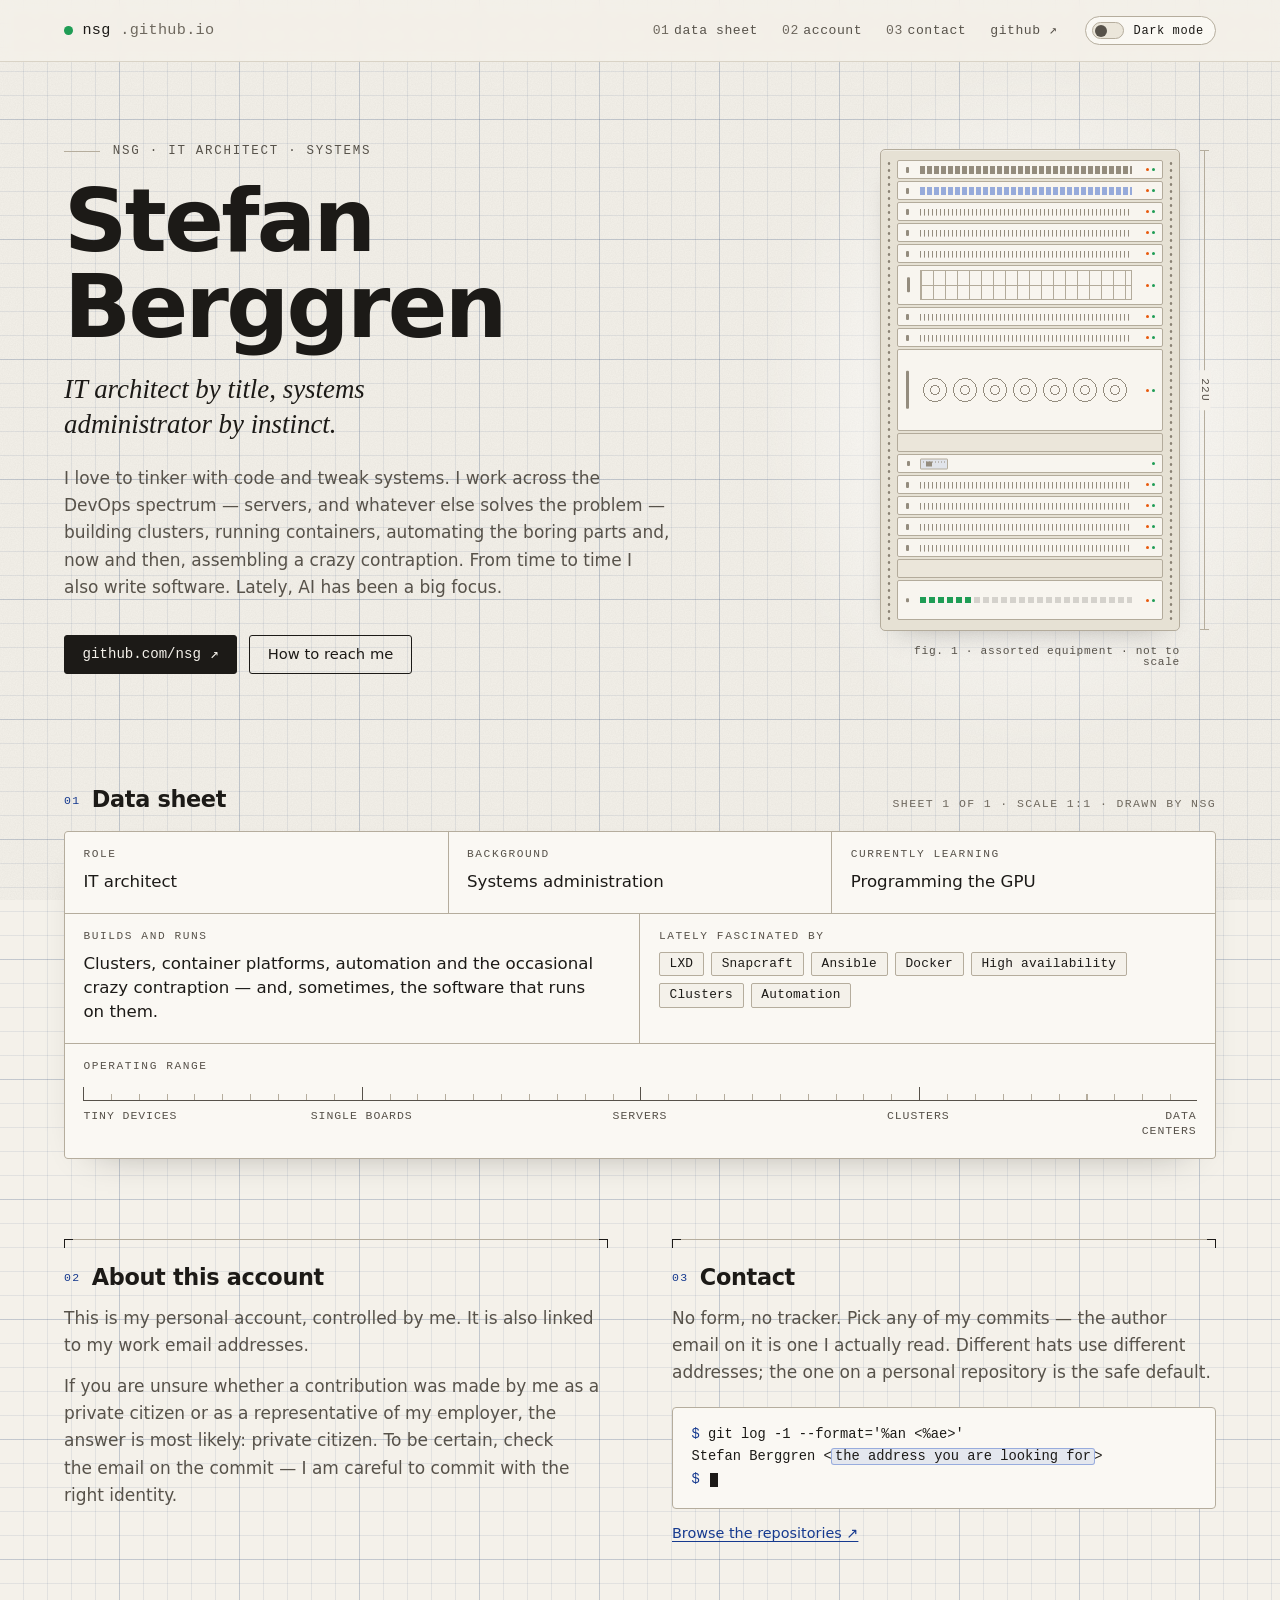
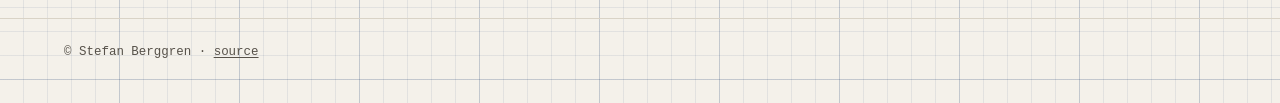
==== index.html @ e6c6df66 "Update title to IT architect and refresh copy - Rename product owner to IT architect across title, m" ====
<!doctype html>
<html lang="en">
<head>
  <meta charset="utf-8">
  <meta name="viewport" content="width=device-width, initial-scale=1">
  <title>Stefan Berggren (nsg) — IT architect, systems person</title>
  <meta name="description" content="IT architect with a systems administration background, working across the DevOps spectrum: clusters, containers, automation and the occasional crazy contraption. Lately, AI has been a big focus.">
  <meta name="author" content="Stefan Berggren">
  <meta name="color-scheme" content="light dark">
  <meta name="theme-color" media="(prefers-color-scheme: light)" content="#f4f1ea">
  <meta name="theme-color" media="(prefers-color-scheme: dark)" content="#0d1526">
  <link rel="canonical" href="https://nsg.github.io/">
  <link rel="icon" href="favicon.svg" type="image/svg+xml">
  <meta property="og:type" content="website">
  <meta property="og:url" content="https://nsg.github.io/">
  <meta property="og:title" content="Stefan Berggren (nsg)">
  <meta property="og:description" content="IT architect by title, systems administrator by instinct. Clusters, containers, automation and the occasional crazy contraption. Lately, AI has been a big focus.">
  <!-- Apply a remembered theme before first paint so there is no flash. -->
  <script>
    (function () {
      try {
        var t = localStorage.getItem("theme");
        if (t === "light" || t === "dark") document.documentElement.setAttribute("data-theme", t);
      } catch (e) {}
    })();
  </script>
  <link rel="stylesheet" href="style.css">
  <noscript><style>.switch { display: none; }</style></noscript>
</head>
<body id="top">
  <a class="skip" href="#main">Skip to content</a>

  <header class="top">
    <div class="wrap">
      <a class="brand" href="#top" aria-label="nsg.github.io, back to top">
        <i class="led-brand" aria-hidden="true"></i>nsg<span>.github.io</span>
      </a>
      <nav class="nav" aria-label="Primary">
        <a href="#sheet"><span class="num" aria-hidden="true">01</span>data sheet</a>
        <a href="#account"><span class="num" aria-hidden="true">02</span>account</a>
        <a href="#contact"><span class="num" aria-hidden="true">03</span>contact</a>
        <a href="https://github.com/nsg" rel="me">github ↗</a>
      </nav>
      <button class="switch" id="theme-switch" type="button" role="switch" aria-checked="false">
        <span class="switch__track" aria-hidden="true"><span class="switch__knob"></span></span>
        <span class="switch__label">Dark mode</span>
      </button>
    </div>
  </header>

  <main id="main">
    <section class="hero" aria-labelledby="name">
      <div class="wrap">
        <div>
          <p class="eyebrow">nsg · IT architect · systems</p>
          <h1 class="name" id="name">Stefan Berggren</h1>
          <p class="lede">IT architect by title, systems administrator by instinct.</p>
          <p class="intro">
            I love to tinker with code and tweak systems. I work across the DevOps spectrum —
            servers, and whatever else solves the problem — building clusters, running containers,
            automating the boring parts and, now and then, assembling a crazy contraption.
            From time to time I also write software. Lately, AI has been a big focus.
          </p>
          <p class="cta">
            <a class="btn btn--primary" href="https://github.com/nsg" rel="me">
              <span class="mono">github.com/nsg</span><span class="arrow" aria-hidden="true">↗</span>
            </a>
            <a class="btn btn--ghost" href="#contact">How to reach me</a>
          </p>
        </div>

        <figure class="rack" aria-hidden="true">
          <div class="rack__cab">
            <ol class="rack__units">
              <li class="u u--switch"><i></i></li>
              <li class="u u--patch"><i></i></li>
              <li class="u u--srv"><i></i></li>
              <li class="u u--srv"><i></i></li>
              <li class="u u--srv"><i></i></li>
              <li class="u u--stor u--2"><i></i></li>
              <li class="u u--srv"><i></i></li>
              <li class="u u--srv"><i></i></li>
              <li class="u u--gpu u--4"><i></i></li>
              <li class="u u--blank"></li>
              <li class="u u--tiny"><i></i></li>
              <li class="u u--srv"><i></i></li>
              <li class="u u--srv"><i></i></li>
              <li class="u u--srv"><i></i></li>
              <li class="u u--srv"><i></i></li>
              <li class="u u--blank"></li>
              <li class="u u--ups u--2"><i></i></li>
            </ol>
            <span class="rack__dim"><span>22U</span></span>
          </div>
          <figcaption>fig. 1 · assorted equipment · not to scale</figcaption>
        </figure>
      </div>
    </section>

    <section class="sheet" id="sheet" aria-labelledby="sheet-h">
      <div class="wrap">
        <div class="sheet__head">
          <h2 class="h2" id="sheet-h"><span class="num" aria-hidden="true">01</span>Data sheet</h2>
          <p class="meta">sheet 1 of 1 · scale 1:1 · drawn by nsg</p>
        </div>
        <dl class="tb">
          <div>
            <dt>Role</dt>
            <dd>IT architect</dd>
          </div>
          <div>
            <dt>Background</dt>
            <dd>Systems administration</dd>
          </div>
          <div>
            <dt>Currently learning</dt>
            <dd>Programming the GPU</dd>
          </div>
          <div class="w3">
            <dt>Builds and runs</dt>
            <dd>Clusters, container platforms, automation and the occasional crazy contraption — and, sometimes, the software that runs on them.</dd>
          </div>
          <div class="w3">
            <dt>Lately fascinated by</dt>
            <dd>
              <ul class="tags">
                <li>LXD</li>
                <li>Snapcraft</li>
                <li>Ansible</li>
                <li>Docker</li>
                <li>High availability</li>
                <li>Clusters</li>
                <li>Automation</li>
              </ul>
            </dd>
          </div>
          <div class="w6">
            <dt>Operating range</dt>
            <dd>
              <span class="visually-hidden">Everything from tiny devices, through single-board computers and servers, to clusters and data centers.</span>
              <div class="ruler" aria-hidden="true"></div>
              <ul class="ruler__labels" aria-hidden="true">
                <li>tiny devices</li>
                <li>single boards</li>
                <li>servers</li>
                <li>clusters</li>
                <li>data centers</li>
              </ul>
            </dd>
          </div>
        </dl>
      </div>
    </section>

    <div class="wrap duo">
      <section class="panel" id="account" aria-labelledby="account-h">
        <h2 class="h2" id="account-h"><span class="num" aria-hidden="true">02</span>About this account</h2>
        <p>This is my personal account, controlled by me. It is also linked to my work email addresses.</p>
        <p>If you are unsure whether a contribution was made by me as a private citizen or as a representative of my employer, the answer is most likely: private citizen. To be certain, check the email on the commit — I am careful to commit with the right identity.</p>
      </section>

      <section class="panel" id="contact" aria-labelledby="contact-h">
        <h2 class="h2" id="contact-h"><span class="num" aria-hidden="true">03</span>Contact</h2>
        <p>No form, no tracker. Pick any of my commits — the author email on it is one I actually read. Different hats use different addresses; the one on a personal repository is the safe default.</p>
        <pre class="term" aria-label="Example: reading the author email from a commit"><code><span class="p">$</span> git log -1 --format='%an &lt;%ae&gt;'
Stefan Berggren &lt;<mark>the address you are looking for</mark>&gt;
<span class="p">$</span> <span class="caret" aria-hidden="true"></span></code></pre>
        <a class="more" href="https://github.com/nsg?tab=repositories">Browse the repositories ↗</a>
      </section>
    </div>
  </main>

  <footer class="foot">
    <div class="wrap">
      <p>© Stefan Berggren · <a href="https://github.com/nsg/nsg.github.io">source</a></p>
    </div>
  </footer>

  <script src="theme.js" defer></script>
</body>
</html>
---- style.css ----
/* ==========================================================================
   nsg.github.io — hand-written stylesheet, no build step.

   Art direction: an engineering drawing.
     light  = drafting paper (warm off-white, graphite, ink-blue accents)
     dark   = blueprint       (deep navy, chalk lines, amber status lights)
   Motifs: a fine drafting grid, a title block for the facts, a rack elevation
   drawn entirely in CSS, monospace annotations, dimension lines.
   ========================================================================== */

/* --------------------------------------------------------------------------
   1. Tokens
   The dark palette appears twice on purpose: once for the explicit toggle
   ([data-theme="dark"]) and once as a no-JS fallback for the OS preference.
   Keep the two blocks identical.
   -------------------------------------------------------------------------- */
:root {
  color-scheme: light;

  --sans: ui-sans-serif, system-ui, -apple-system, "Segoe UI", Roboto,
          "Helvetica Neue", "Noto Sans", "Liberation Sans", Arial, sans-serif;
  --serif: ui-serif, "Iowan Old Style", "Palatino Linotype", Palatino, Georgia,
           "Noto Serif", "Liberation Serif", "DejaVu Serif", serif;
  --mono: ui-monospace, "SF Mono", Menlo, Consolas, "Cascadia Mono",
          "Roboto Mono", "Liberation Mono", "DejaVu Sans Mono", monospace;

  --bg: #f4f1ea;
  --bg-2: #ebe6da;
  --surface: #faf8f3;
  --ink: #1c1a17;
  --ink-2: #57524a;
  --ink-3: #6e685e;
  --line: #d9d3c6;
  --line-strong: #b5ad9d;
  --grid: rgba(43, 74, 120, 0.09);
  --grid-major: rgba(43, 74, 120, 0.17);
  --accent: #1f4fc1;
  --accent-ink: #163a8f;
  --on-accent: #ffffff;
  --accent-soft: rgba(31, 79, 193, 0.10);
  --accent-mid: rgba(31, 79, 193, 0.45);
  --halo: radial-gradient(60% 60% at 50% 50%, rgba(255, 255, 255, 0.85), transparent 70%);
  --led-ok: #1f9d55;
  --led-act: #e8590c;
  --led-off: rgba(28, 26, 23, 0.16);
  --glow: none;
  --cab: #e6e1d4;
  --face: #f8f5ef;
  --edge: #b3ab9b;
  --etch: #948c7e;
  --hole: #8a8274;
  --focus: #1f4fc1;
  --grain: 0.07;
  --grain-filter: none;
}

:root[data-theme="dark"] {
  color-scheme: dark;
  --bg: #0d1526;
  --bg-2: #0a111f;
  --surface: #121d33;
  --ink: #e6ecf5;
  --ink-2: #aab5c9;
  --ink-3: #8593ad;
  --line: #24314a;
  --line-strong: #3a4b6f;
  --grid: rgba(140, 180, 255, 0.09);
  --grid-major: rgba(140, 180, 255, 0.16);
  --accent: #8cc8ff;
  --accent-ink: #8cc8ff;
  --on-accent: #0d1526;
  --accent-soft: rgba(140, 200, 255, 0.12);
  --accent-mid: rgba(140, 200, 255, 0.45);
  --halo: radial-gradient(60% 60% at 50% 50%, rgba(120, 170, 255, 0.16), transparent 70%);
  --led-ok: #3ddc84;
  --led-act: #ffb454;
  --led-off: rgba(230, 236, 245, 0.14);
  --glow: drop-shadow(0 0 3px currentColor);
  --cab: #0f1a30;
  --face: #16233c;
  --edge: #3b4c70;
  --etch: #52668f;
  --hole: #3b4c70;
  --focus: #ffb454;
  --grain: 0.09;
  --grain-filter: invert(1);
}

@media (prefers-color-scheme: dark) {
  :root:not([data-theme="light"]) {
    color-scheme: dark;
    --bg: #0d1526;
    --bg-2: #0a111f;
    --surface: #121d33;
    --ink: #e6ecf5;
    --ink-2: #aab5c9;
    --ink-3: #8593ad;
    --line: #24314a;
    --line-strong: #3a4b6f;
    --grid: rgba(140, 180, 255, 0.09);
    --grid-major: rgba(140, 180, 255, 0.16);
    --accent: #8cc8ff;
    --accent-ink: #8cc8ff;
    --on-accent: #0d1526;
    --accent-soft: rgba(140, 200, 255, 0.12);
    --accent-mid: rgba(140, 200, 255, 0.45);
    --halo: radial-gradient(60% 60% at 50% 50%, rgba(120, 170, 255, 0.16), transparent 70%);
    --led-ok: #3ddc84;
    --led-act: #ffb454;
    --led-off: rgba(230, 236, 245, 0.14);
    --glow: drop-shadow(0 0 3px currentColor);
    --cab: #0f1a30;
    --face: #16233c;
    --edge: #3b4c70;
    --etch: #52668f;
    --hole: #3b4c70;
    --focus: #ffb454;
    --grain: 0.09;
    --grain-filter: invert(1);
  }
}

/* --------------------------------------------------------------------------
   2. Base
   -------------------------------------------------------------------------- */
*,
*::before,
*::after { box-sizing: border-box; }

html {
  -webkit-text-size-adjust: 100%;
  scroll-behavior: smooth;
}

body {
  margin: 0;
  min-height: 100svh;
  font: 400 1.0625rem/1.6 var(--sans);
  color: var(--ink);
  background-color: var(--bg);
  /* The drafting grid: a fine 24px mesh with a heavier line every 5 cells. */
  background-image:
    linear-gradient(var(--grid-major) 1px, transparent 1px),
    linear-gradient(90deg, var(--grid-major) 1px, transparent 1px),
    linear-gradient(var(--grid) 1px, transparent 1px),
    linear-gradient(90deg, var(--grid) 1px, transparent 1px);
  background-size: 120px 120px, 120px 120px, 24px 24px, 24px 24px;
  background-position: -1px -1px;
  -webkit-font-smoothing: antialiased;
}

/* Paper / print grain. Inverted to white noise on the blueprint. */
body::before {
  content: "";
  position: fixed;
  inset: 0;
  z-index: -1;
  pointer-events: none;
  opacity: var(--grain);
  filter: var(--grain-filter);
  background-image: url("data:image/svg+xml,%3Csvg xmlns='http://www.w3.org/2000/svg' width='180' height='180'%3E%3Cfilter id='n'%3E%3CfeTurbulence type='fractalNoise' baseFrequency='0.85' numOctaves='2' stitchTiles='stitch'/%3E%3CfeColorMatrix values='0 0 0 0 0  0 0 0 0 0  0 0 0 0 0  0 0 0 0.6 0'/%3E%3C/filter%3E%3Crect width='100%25' height='100%25' filter='url(%23n)'/%3E%3C/svg%3E");
}

h1, h2, h3, p, dl, dd, figure, pre, ul, ol { margin: 0; }
ul, ol { padding: 0; list-style: none; }
b, strong { font-weight: 600; }

a {
  color: var(--accent-ink);
  text-decoration-thickness: 1px;
  text-underline-offset: 0.18em;
}
a:hover { text-decoration-thickness: 2px; }

::selection {
  background: var(--accent);
  color: var(--on-accent);
}

:focus-visible {
  outline: 2px solid var(--focus);
  outline-offset: 3px;
  border-radius: 2px;
}

.wrap {
  width: min(100% - 2.5rem, 72rem);
  margin-inline: auto;
}

.skip {
  position: absolute;
  top: -100%;
  left: 1rem;
  z-index: 10;
  padding: 0.6rem 0.9rem;
  background: var(--ink);
  color: var(--bg);
  border-radius: 3px;
  text-decoration: none;
  font-weight: 500;
}
.skip:focus { top: 1rem; }

.visually-hidden {
  position: absolute !important;
  width: 1px;
  height: 1px;
  margin: -1px;
  padding: 0;
  overflow: hidden;
  clip: rect(0 0 0 0);
  clip-path: inset(50%);
  white-space: nowrap;
  border: 0;
}

/* --------------------------------------------------------------------------
   3. Header
   -------------------------------------------------------------------------- */
.top {
  border-bottom: 1px solid var(--line);
  background: color-mix(in srgb, var(--bg) 82%, transparent);
  backdrop-filter: blur(6px);
}

.top .wrap {
  display: flex;
  flex-wrap: wrap;
  align-items: center;
  gap: 0.75rem 1.75rem;
  padding-block: 1rem;
}

.brand {
  display: inline-flex;
  align-items: center;
  gap: 0.6rem;
  color: var(--ink);
  text-decoration: none;
  font: 500 0.95rem/1 var(--mono);
  letter-spacing: 0.02em;
}
.brand span { color: var(--ink-3); }
.brand:hover span { color: var(--ink); }

/* The little power light. It breathes; the rack below blinks. */
.led-brand {
  width: 0.55rem;
  height: 0.55rem;
  border-radius: 50%;
  background: var(--led-ok);
  color: var(--led-ok);
  filter: var(--glow);
  animation: breathe 3.6s ease-in-out infinite;
}

.nav {
  display: flex;
  flex-wrap: wrap;
  gap: 0.25rem 1.5rem;
  margin-inline-start: auto;
  font: 500 0.82rem/1 var(--mono);
  letter-spacing: 0.04em;
}
.nav a {
  color: var(--ink-2);
  text-decoration: none;
  padding: 0.4rem 0;
  border-bottom: 1px solid transparent;
  transition: color 0.15s, border-color 0.15s;
}
.nav a:hover {
  color: var(--ink);
  border-color: var(--ink);
}
.nav .num {
  color: var(--ink-3);
  margin-inline-end: 0.35em;
}

/* Theme switch — role="switch", aria-checked mirrors the dark theme. */
.switch {
  display: inline-flex;
  align-items: center;
  gap: 0.6rem;
  padding: 0.3rem 0.7rem 0.3rem 0.35rem;
  border: 1px solid var(--line-strong);
  border-radius: 999px;
  background: var(--surface);
  color: var(--ink);
  font: 500 0.75rem/1 var(--mono);
  letter-spacing: 0.05em;
  cursor: pointer;
  transition: border-color 0.15s;
}
.switch:hover { border-color: var(--ink); }
.switch__track {
  position: relative;
  width: 2rem;
  height: 1.1rem;
  border-radius: 999px;
  background: var(--bg-2);
  border: 1px solid var(--line-strong);
  transition: background 0.2s;
}
.switch__knob {
  position: absolute;
  top: 50%;
  left: 2px;
  width: 0.75rem;
  height: 0.75rem;
  border-radius: 50%;
  background: var(--ink-2);
  translate: 0 -50%;
  transition: translate 0.2s ease, background 0.2s;
}
.switch[aria-checked="true"] .switch__track { background: var(--accent-soft); }
.switch[aria-checked="true"] .switch__knob {
  translate: calc(2rem - 0.75rem - 6px) -50%;
  background: var(--led-act);
  color: var(--led-act);
  filter: var(--glow);
}

/* --------------------------------------------------------------------------
   4. Hero
   -------------------------------------------------------------------------- */
.hero {
  position: relative;
  /* Keep the decorative rack halo from widening narrow viewports. */
  overflow: clip;
}

.hero .wrap {
  display: grid;
  grid-template-columns: minmax(0, 1.15fr) minmax(0, 0.85fr);
  gap: 3rem 3rem;
  align-items: center;
  padding-block: clamp(3rem, 9vh, 6.5rem) clamp(3rem, 8vh, 5.5rem);
}

.eyebrow {
  display: flex;
  align-items: center;
  gap: 0.8rem;
  font: 500 0.78rem/1.4 var(--mono);
  letter-spacing: 0.14em;
  text-transform: uppercase;
  color: var(--ink-2);
}
.eyebrow::before {
  content: "";
  width: 2.25rem;
  height: 1px;
  background: var(--line-strong);
}

.name {
  margin-top: 1.1rem;
  font-size: clamp(2.75rem, 7.4vw, 5.5rem);
  font-weight: 700;
  line-height: 0.98;
  letter-spacing: -0.03em;
  text-wrap: balance;
}

.lede {
  margin-top: 1.35rem;
  max-width: 26ch;
  font: italic 400 clamp(1.3rem, 2.1vw, 1.75rem)/1.28 var(--serif);
  color: var(--ink);
  text-wrap: balance;
}

.intro {
  margin-top: 1.5rem;
  max-width: 56ch;
  color: var(--ink-2);
  text-wrap: pretty;
}

.cta {
  display: flex;
  flex-wrap: wrap;
  gap: 0.75rem;
  margin-top: 2.1rem;
}

.btn {
  display: inline-flex;
  align-items: center;
  gap: 0.55rem;
  padding: 0.72rem 1.1rem;
  border: 1px solid var(--ink);
  border-radius: 3px;
  color: var(--ink);
  background: transparent;
  text-decoration: none;
  font: 500 0.92rem/1 var(--sans);
  transition: background 0.15s, color 0.15s, border-color 0.15s, translate 0.15s;
}
.btn:hover { translate: 0 -1px; }
.btn--primary {
  background: var(--ink);
  color: var(--bg);
}
.btn--primary:hover {
  background: var(--accent);
  border-color: var(--accent);
  color: var(--on-accent);
}
.btn--ghost:hover { background: var(--accent-soft); }
.btn .mono { font: 500 0.88rem/1 var(--mono); }
.btn .arrow { font-family: var(--mono); }

/* --- The rack ------------------------------------------------------------
   A 22U rack elevation. Each <li> is one rack unit; <i> is the face plate
   pattern; the two pseudo-elements are the status LEDs.
   ------------------------------------------------------------------------ */
.rack {
  --u: 19px;
  --gap: 2px;
  position: relative;
  width: min(100%, 300px);
  justify-self: end;
  margin-inline-end: 2.25rem;
  font: 500 0.7rem/1 var(--mono);
  letter-spacing: 0.1em;
  color: var(--ink-2);
}
.rack::before {
  /* the halo behind the cabinet */
  content: "";
  position: absolute;
  inset: -30% -60%;
  z-index: -1;
  background: var(--halo);
  pointer-events: none;
}

.rack__cab {
  position: relative;
  padding: 10px 16px;
  border: 1px solid var(--edge);
  border-radius: 5px;
  background: var(--cab);
  box-shadow: 0 1px 0 rgba(255, 255, 255, 0.35) inset, 0 12px 30px -18px rgba(0, 0, 0, 0.35);
}
/* rails with mounting holes, three per U */
.rack__cab::before,
.rack__cab::after {
  content: "";
  position: absolute;
  top: 10px;
  bottom: 10px;
  width: 8px;
  background-image: radial-gradient(circle at 50% 50%, var(--hole) 1px, transparent 1.6px);
  background-size: 8px calc((var(--u) + var(--gap)) / 3);
}
.rack__cab::before { left: 4px; }
.rack__cab::after { right: 4px; }

.rack__units {
  display: grid;
  grid-auto-rows: var(--u);
  gap: var(--gap);
}

.u {
  --i: 0;
  position: relative;
  background: var(--face);
  border: 1px solid var(--edge);
  border-radius: 2px;
  animation: boot 0.6s cubic-bezier(0.2, 0.7, 0.2, 1) both;
  animation-delay: calc(var(--i) * 90ms);
}
.u:nth-child(n + 4) { --i: 1; }
.u:nth-child(n + 7) { --i: 2; }
.u:nth-child(n + 10) { --i: 3; }
.u:nth-child(n + 13) { --i: 4; }
.u:nth-child(n + 16) { --i: 5; }
.u--2 { grid-row: span 2; }
.u--4 { grid-row: span 4; }

/* face plate pattern */
.u > i {
  position: absolute;
  inset: 3px 30px 3px 22px;
}
/* handle on the left of every populated unit */
.u > i::before {
  content: "";
  position: absolute;
  left: -14px;
  top: 50%;
  width: 3px;
  height: 55%;
  translate: 0 -50%;
  background: var(--etch);
  border-radius: 1px;
}

/* status LEDs: ::before steady green, ::after blinking amber */
.u::before,
.u::after {
  content: "";
  position: absolute;
  top: 50%;
  width: 3px;
  height: 3px;
  margin-top: -1.5px;
  border-radius: 50%;
  filter: var(--glow);
}
.u::before {
  right: 7px;
  background: var(--led-ok);
  color: var(--led-ok);
}
.u::after {
  right: 13px;
  background: var(--led-act);
  color: var(--led-act);
  animation: act 2.7s steps(1, end) infinite;
}
.u:nth-child(3n)::after { animation-duration: 3.4s; animation-delay: -1.2s; }
.u:nth-child(3n + 1)::after { animation-duration: 2.1s; animation-delay: -0.4s; }
.u:nth-child(4n + 2)::after { animation-duration: 4.6s; animation-delay: -2.9s; }
.u:nth-child(5n)::after { animation-duration: 1.7s; animation-delay: -0.9s; }

.u--blank { background: var(--bg-2); }
.u--blank::before,
.u--blank::after { display: none; }

.u--srv > i {
  background: repeating-linear-gradient(90deg, var(--etch) 0 1px, transparent 1px 4px) 0 50% / 100% 60% no-repeat;
}

.u--switch > i {
  background: repeating-linear-gradient(90deg, var(--etch) 0 5px, transparent 5px 7px) 0 50% / 100% 8px no-repeat;
}

.u--patch > i {
  background: repeating-linear-gradient(90deg, var(--accent-mid) 0 5px, transparent 5px 7px) 0 50% / 100% 8px no-repeat;
}

.u--stor > i {
  inset: 4px 30px 4px 22px;
  border: 1px solid var(--edge);
  background:
    linear-gradient(var(--edge), var(--edge)) 0 50% / 100% 1px no-repeat,
    linear-gradient(90deg, var(--edge) 1px, transparent 1px) 0 0 / 12px 100% repeat-x;
}

.u--gpu > i {
  inset: 5px 30px 5px 22px;
  background: radial-gradient(circle at 50% 50%, transparent 0 4px, var(--etch) 4px 5px, transparent 5px 11px, var(--etch) 11px 12px, transparent 12px) 0 50% / 30px 100% repeat-x;
}

.u--tiny > i {
  inset: auto auto auto 22px;
  top: 50%;
  width: 28px;
  height: 11px;
  translate: 0 -50%;
  border: 1px solid var(--edge);
  border-radius: 1px;
  background:
    linear-gradient(var(--etch), var(--etch)) 5px 50% / 6px 5px no-repeat,
    radial-gradient(circle, var(--etch) 0.7px, transparent 1px) 1px 1px / 3px 3px repeat-x,
    var(--accent-soft);
}
.u--tiny::after { display: none; }

.u--ups > i {
  inset: auto 30px auto 22px;
  top: 50%;
  height: 6px;
  translate: 0 -50%;
  background:
    repeating-linear-gradient(90deg, var(--led-ok) 0 6px, transparent 6px 9px) 0 0 / 51px 100% no-repeat,
    repeating-linear-gradient(90deg, var(--led-off) 0 6px, transparent 6px 9px) 0 0 / 100% 100% no-repeat;
}

/* dimension line: |—— 22U ——| */
.rack__dim {
  position: absolute;
  top: 0;
  bottom: 0;
  right: -1.65rem;
  width: 1px;
  background: var(--line-strong);
}
.rack__dim::before,
.rack__dim::after {
  content: "";
  position: absolute;
  left: -4px;
  width: 9px;
  height: 1px;
  background: var(--line-strong);
}
.rack__dim::before { top: 0; }
.rack__dim::after { bottom: 0; }
.rack__dim span {
  position: absolute;
  top: 50%;
  left: 50%;
  translate: -50% -50%;
  padding: 0.5rem 0;
  writing-mode: vertical-rl;
  background: var(--bg);
}

.rack figcaption {
  margin-top: 0.9rem;
  text-align: right;
  letter-spacing: 0.06em;
}

/* --------------------------------------------------------------------------
   5. Sections
   -------------------------------------------------------------------------- */
section { scroll-margin-top: 1.25rem; }

.h2 {
  font-size: 1.4rem;
  font-weight: 650;
  letter-spacing: -0.015em;
  line-height: 1.2;
}
.h2 .num {
  display: inline-block;
  margin-inline-end: 0.7rem;
  vertical-align: 0.3em;
  font: 500 0.72rem/1 var(--mono);
  letter-spacing: 0.12em;
  color: var(--accent-ink);
}

.meta {
  font: 500 0.72rem/1.4 var(--mono);
  letter-spacing: 0.12em;
  text-transform: uppercase;
  color: var(--ink-3);
}

/* --- Data sheet (a drafting title block) --- */
.sheet { padding-block: 2.5rem 3.5rem; }

.sheet__head {
  display: flex;
  flex-wrap: wrap;
  align-items: baseline;
  justify-content: space-between;
  gap: 0.5rem 1.5rem;
  margin-bottom: 1.1rem;
}

.tb {
  display: grid;
  grid-template-columns: repeat(6, minmax(0, 1fr));
  gap: 1px;
  background: var(--line-strong);
  border: 1px solid var(--line-strong);
  border-radius: 4px;
  overflow: hidden;
  box-shadow: 0 16px 40px -30px rgba(0, 0, 0, 0.45);
}
.tb > div {
  grid-column: span 2;
  min-width: 0;
  padding: 1rem 1.15rem 1.15rem;
  background: var(--surface);
}
.tb > .w3 { grid-column: span 3; }
.tb > .w6 { grid-column: span 6; }

.tb dt {
  margin-bottom: 0.55rem;
  font: 500 0.7rem/1.2 var(--mono);
  letter-spacing: 0.14em;
  text-transform: uppercase;
  color: var(--ink-2);
}
.tb dd {
  font-size: 1.04rem;
  line-height: 1.45;
  text-wrap: pretty;
}
.tb dd .mono { font: 500 0.92em/1.4 var(--mono); }

.tags {
  display: flex;
  flex-wrap: wrap;
  gap: 0.45rem;
  margin-top: 0.15rem;
}
.tags li {
  padding: 0.3rem 0.6rem;
  border: 1px solid var(--line-strong);
  border-radius: 2px;
  font: 500 0.8rem/1 var(--mono);
  letter-spacing: 0.02em;
  color: var(--ink);
  background: var(--bg);
}

/* The range ruler: tiny devices ——|——|——|—— data-center clusters */
.ruler {
  position: relative;
  margin-top: 0.9rem;
  height: 14px;
  border-bottom: 1px solid var(--ink-2);
  background:
    repeating-linear-gradient(90deg, var(--ink-2) 0 1px, transparent 1px 25%) 0 0 / calc(100% + 1px) 14px no-repeat,
    repeating-linear-gradient(90deg, var(--line-strong) 0 1px, transparent 1px 2.5%) 0 100% / calc(100% + 1px) 6px no-repeat;
}
.ruler__labels {
  position: relative;
  height: 2.6em;
  margin-top: 0.5rem;
  font: 500 0.72rem/1.3 var(--mono);
  letter-spacing: 0.08em;
  text-transform: uppercase;
  color: var(--ink-2);
}
.ruler__labels li {
  position: absolute;
  top: 0;
  max-width: 9em;
  translate: -50% 0;
  text-align: center;
}
.ruler__labels li:nth-child(1) { left: 0; translate: 0; text-align: left; }
.ruler__labels li:nth-child(2) { left: 25%; }
.ruler__labels li:nth-child(3) { left: 50%; }
.ruler__labels li:nth-child(4) { left: 75%; }
.ruler__labels li:nth-child(5) { left: 100%; translate: -100% 0; text-align: right; }

/* --- Account + contact panels --- */
.duo {
  display: grid;
  grid-template-columns: repeat(2, minmax(0, 1fr));
  gap: 2.5rem 4rem;
  padding-block: 1.5rem 4.5rem;
}

.panel {
  position: relative;
  padding: 1.5rem 0 0;
  border-top: 1px solid var(--line-strong);
}
/* drafting corner marks */
.panel::before,
.panel::after {
  content: "";
  position: absolute;
  top: -1px;
  width: 9px;
  height: 9px;
  border-top: 1px solid var(--ink);
}
.panel::before { left: 0; border-left: 1px solid var(--ink); }
.panel::after { right: 0; border-right: 1px solid var(--ink); }

.panel .h2 { margin-bottom: 0.9rem; }
.panel p {
  max-width: 54ch;
  color: var(--ink-2);
  text-wrap: pretty;
}
.panel p + p { margin-top: 0.85rem; }
.panel .more {
  display: inline-block;
  margin-top: 1.1rem;
  font: 500 0.9rem/1 var(--sans);
}

/* The contact "terminal" */
.term {
  position: relative;
  margin-top: 1.25rem;
  padding: 1rem 1.15rem;
  border: 1px solid var(--line-strong);
  border-radius: 4px;
  background: var(--surface);
  font: 0.86rem/1.65 var(--mono);
  color: var(--ink);
  overflow-x: auto;
  tab-size: 2;
}
.term::before {
  content: "any repository";
  position: absolute;
  top: -0.65rem;
  right: 0.9rem;
  padding: 0 0.45rem;
  font-size: 0.64rem;
  letter-spacing: 0.12em;
  text-transform: uppercase;
  color: var(--ink-3);
  background: var(--surface);
}
.term code { font: inherit; }
.term .p {
  color: var(--accent-ink);
  user-select: none;
}
.term .c { color: var(--ink-3); }
.term mark {
  padding: 0 0.25em;
  border-radius: 2px;
  color: inherit;
  background: var(--accent-soft);
  box-shadow: 0 0 0 1px var(--accent-mid);
}
.caret {
  display: inline-block;
  width: 0.55em;
  height: 1.05em;
  margin-inline-start: 0.15em;
  vertical-align: text-bottom;
  background: var(--ink);
  animation: caret 1.1s steps(1, end) infinite;
}

/* --------------------------------------------------------------------------
   6. Footer
   -------------------------------------------------------------------------- */
.foot {
  border-top: 1px solid var(--line);
  padding-block: 1.4rem 2.5rem;
  font: 400 0.78rem/1.7 var(--mono);
  color: var(--ink-2);
}
.foot .wrap {
  display: flex;
  flex-wrap: wrap;
  justify-content: space-between;
  gap: 0.35rem 2rem;
}
.foot a { color: var(--ink-2); }
.foot a:hover { color: var(--ink); }

/* --------------------------------------------------------------------------
   7. Motion
   -------------------------------------------------------------------------- */
@keyframes breathe {
  0%, 100% { opacity: 1; }
  50% { opacity: 0.45; }
}

/* an activity LED: irregular on purpose */
@keyframes act {
  0% { opacity: 1; }
  6% { opacity: 0.12; }
  9% { opacity: 1; }
  23% { opacity: 0.12; }
  26% { opacity: 1; }
  31% { opacity: 0.12; }
  33% { opacity: 1; }
  61% { opacity: 0.12; }
  70% { opacity: 1; }
  88% { opacity: 0.12; }
  91% { opacity: 1; }
  100% { opacity: 1; }
}

@keyframes boot {
  from {
    opacity: 0;
    translate: 0 -4px;
  }
}

@keyframes caret {
  50% { opacity: 0; }
}

@media (prefers-reduced-motion: reduce) {
  html { scroll-behavior: auto; }
  *,
  *::before,
  *::after {
    animation-duration: 0.001ms !important;
    animation-iteration-count: 1 !important;
    animation-delay: 0s !important;
    transition-duration: 0.001ms !important;
  }
  .u::after { opacity: 1; }
  .caret { opacity: 1; }
}

/* --------------------------------------------------------------------------
   8. Responsive
   -------------------------------------------------------------------------- */
@media (max-width: 960px) {
  .hero .wrap {
    grid-template-columns: minmax(0, 1fr);
    gap: 2.5rem;
    padding-block: 3rem 3rem;
  }
  .rack {
    justify-self: start;
    width: min(100%, 320px);
    margin-inline-end: 0;
  }
  /* a shorter rack on small screens: 13U */
  .u:nth-child(n + 10) { display: none; }
  .tb { grid-template-columns: repeat(2, minmax(0, 1fr)); }
  .tb > .w3,
  .tb > .w6 { grid-column: span 2; }
  .duo {
    grid-template-columns: minmax(0, 1fr);
    gap: 2.5rem;
  }
}

@media (max-width: 640px) {
  body { font-size: 1rem; }
  .top .wrap { gap: 0.75rem 1rem; }
  .nav {
    order: 3;
    flex-basis: 100%;
    margin-inline-start: 0;
    gap: 0.25rem 1.1rem;
  }
  .switch { margin-inline-start: auto; }
  .switch__label { display: none; }
  .tb { grid-template-columns: minmax(0, 1fr); }
  .tb > div,
  .tb > .w3,
  .tb > .w6 { grid-column: span 1; }
  .ruler__labels li:nth-child(2),
  .ruler__labels li:nth-child(4) { display: none; }
  .rack figcaption { text-align: left; }
}

@media (prefers-contrast: more) {
  :root {
    --line: var(--ink-2);
    --line-strong: var(--ink);
    --grid: transparent;
    --grid-major: transparent;
  }
}

@media print {
  .skip, .switch, body::before { display: none; }
  body { background: #fff; color: #000; }
  .u::after { animation: none; }
}
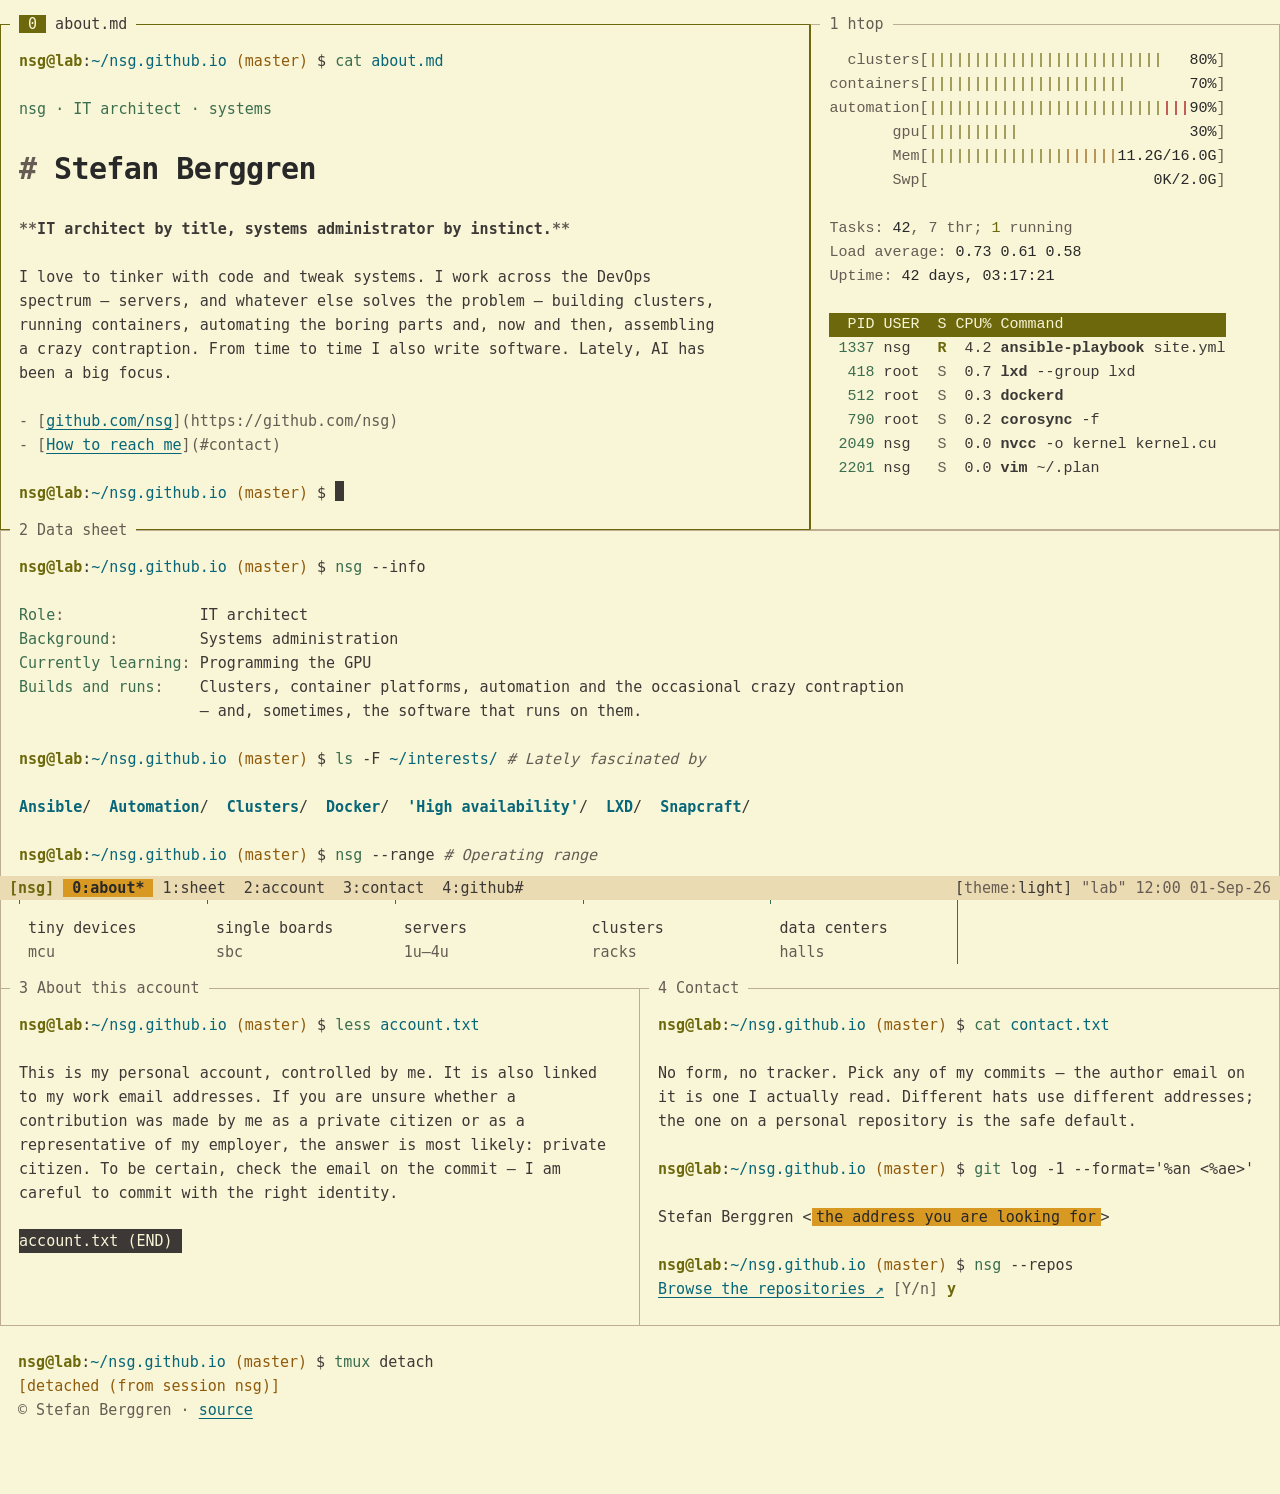
==== commit 5c9b742e: "Redesign the site as a tmux session Replace the engineering-drawing look with a terminal multiplexer" ====
--- a/index.html
+++ b/index.html
@@ -7,8 +7,8 @@
   <meta name="description" content="IT architect with a systems administration background, working across the DevOps spectrum: clusters, containers, automation and the occasional crazy contraption. Lately, AI has been a big focus.">
   <meta name="author" content="Stefan Berggren">
   <meta name="color-scheme" content="light dark">
-  <meta name="theme-color" media="(prefers-color-scheme: light)" content="#f4f1ea">
-  <meta name="theme-color" media="(prefers-color-scheme: dark)" content="#0d1526">
+  <meta name="theme-color" media="(prefers-color-scheme: light)" content="#f9f5d7">
+  <meta name="theme-color" media="(prefers-color-scheme: dark)" content="#1d2021">
   <link rel="canonical" href="https://nsg.github.io/">
   <link rel="icon" href="favicon.svg" type="image/svg+xml">
   <meta property="og:type" content="website">
@@ -30,151 +30,123 @@
 <body id="top">
   <a class="skip" href="#main">Skip to content</a>
 
-  <header class="top">
-    <div class="wrap">
-      <a class="brand" href="#top" aria-label="nsg.github.io, back to top">
-        <i class="led-brand" aria-hidden="true"></i>nsg<span>.github.io</span>
-      </a>
-      <nav class="nav" aria-label="Primary">
-        <a href="#sheet"><span class="num" aria-hidden="true">01</span>data sheet</a>
-        <a href="#account"><span class="num" aria-hidden="true">02</span>account</a>
-        <a href="#contact"><span class="num" aria-hidden="true">03</span>contact</a>
-        <a href="https://github.com/nsg" rel="me">github ↗</a>
-      </nav>
-      <button class="switch" id="theme-switch" type="button" role="switch" aria-checked="false">
-        <span class="switch__track" aria-hidden="true"><span class="switch__knob"></span></span>
-        <span class="switch__label">Dark mode</span>
-      </button>
-    </div>
-  </header>
+  <div class="term">
 
-  <main id="main">
-    <section class="hero" aria-labelledby="name">
-      <div class="wrap">
-        <div>
+    <!-- pane 0 + 1: about.md and an htop, split side by side -->
+    <header class="win hero">
+      <div class="pane active">
+        <div class="title" aria-hidden="true"><span class="idx">0</span>about.md</div>
+        <p class="cmd"><span class="ps1"><span class="uh">nsg@lab</span>:<span class="cwd">~/nsg.github.io</span> <span class="git">(master)</span> $</span> <span class="c">cat</span> <span class="p">about.md</span></p>
+        <div class="out md prose">
           <p class="eyebrow">nsg · IT architect · systems</p>
-          <h1 class="name" id="name">Stefan Berggren</h1>
-          <p class="lede">IT architect by title, systems administrator by instinct.</p>
-          <p class="intro">
-            I love to tinker with code and tweak systems. I work across the DevOps spectrum —
-            servers, and whatever else solves the problem — building clusters, running containers,
-            automating the boring parts and, now and then, assembling a crazy contraption.
-            From time to time I also write software. Lately, AI has been a big focus.
-          </p>
-          <p class="cta">
-            <a class="btn btn--primary" href="https://github.com/nsg" rel="me">
-              <span class="mono">github.com/nsg</span><span class="arrow" aria-hidden="true">↗</span>
-            </a>
-            <a class="btn btn--ghost" href="#contact">How to reach me</a>
-          </p>
+          <h1><span class="dim" aria-hidden="true"># </span>Stefan Berggren</h1>
+          <p class="tag"><span class="dim" aria-hidden="true">**</span>IT architect by title, systems administrator by instinct.<span class="dim" aria-hidden="true">**</span></p>
+          <p>I love to tinker with code and tweak systems. I work across the DevOps spectrum — servers, and whatever else solves the problem — building clusters, running containers, automating the boring parts and, now and then, assembling a crazy contraption. From time to time I also write software. Lately, AI has been a big focus.</p>
+          <ul class="links">
+            <li><span class="dim" aria-hidden="true">- [</span><a href="https://github.com/nsg" rel="me">github.com/nsg</a><span class="dim" aria-hidden="true">](https://github.com/nsg)</span></li>
+            <li><span class="dim" aria-hidden="true">- [</span><a href="#contact">How to reach me</a><span class="dim" aria-hidden="true">](#contact)</span></li>
+          </ul>
         </div>
+        <p class="cmd"><span class="ps1"><span class="uh">nsg@lab</span>:<span class="cwd">~/nsg.github.io</span> <span class="git">(master)</span> $</span> <span class="cursor" aria-hidden="true"></span></p>
+      </div>
 
-        <figure class="rack" aria-hidden="true">
-          <div class="rack__cab">
-            <ol class="rack__units">
-              <li class="u u--switch"><i></i></li>
-              <li class="u u--patch"><i></i></li>
-              <li class="u u--srv"><i></i></li>
-              <li class="u u--srv"><i></i></li>
-              <li class="u u--srv"><i></i></li>
-              <li class="u u--stor u--2"><i></i></li>
-              <li class="u u--srv"><i></i></li>
-              <li class="u u--srv"><i></i></li>
-              <li class="u u--gpu u--4"><i></i></li>
-              <li class="u u--blank"></li>
-              <li class="u u--tiny"><i></i></li>
-              <li class="u u--srv"><i></i></li>
-              <li class="u u--srv"><i></i></li>
-              <li class="u u--srv"><i></i></li>
-              <li class="u u--srv"><i></i></li>
-              <li class="u u--blank"></li>
-              <li class="u u--ups u--2"><i></i></li>
-            </ol>
-            <span class="rack__dim"><span>22U</span></span>
-          </div>
-          <figcaption>fig. 1 · assorted equipment · not to scale</figcaption>
-        </figure>
-      </div>
-    </section>
+      <aside class="pane" aria-label="System monitor (decorative)">
+        <div class="title" aria-hidden="true"><span class="idx">1</span> htop</div>
+        <pre class="htop" role="img" aria-label="htop-style meters: clusters 80%, containers 70%, automation 90%, GPU 30%; a process list of ansible, lxd, dockerd, corosync, nvcc and vim ~/.plan"><span class="dim">  clusters[</span><span class="g">||||||||||||||||||||||||||</span>   <span class="v">80%</span><span class="dim">]</span>
+<span class="dim">containers[</span><span class="g">||||||||||||||||||||||</span>       <span class="v">70%</span><span class="dim">]</span>
+<span class="dim">automation[</span><span class="g">||||||||||||||||||||||||||</span><span class="r">|||</span><span class="v">90%</span><span class="dim">]</span>
+<span class="dim">       gpu[</span><span class="g">||||||||||</span>                   <span class="v">30%</span><span class="dim">]</span>
+<span class="dim">       Mem[</span><span class="g">|||||||||||||||</span><span class="y">||||||</span><span class="v">11.2G/16.0G</span><span class="dim">]</span>
+<span class="dim">       Swp[</span>                         <span class="v">0K/2.0G</span><span class="dim">]</span>
 
-    <section class="sheet" id="sheet" aria-labelledby="sheet-h">
-      <div class="wrap">
-        <div class="sheet__head">
-          <h2 class="h2" id="sheet-h"><span class="num" aria-hidden="true">01</span>Data sheet</h2>
-          <p class="meta">sheet 1 of 1 · scale 1:1 · drawn by nsg</p>
+<span class="dim">Tasks:</span> <span class="v">42</span><span class="dim">, 7 thr;</span> <span class="g">1</span> <span class="dim">running</span>
+<span class="dim">Load average:</span> <span class="v">0.73 0.61 0.58</span>
+<span class="dim">Uptime:</span> <span class="v">42 days, 03:17:21</span>
+
+<span class="hdr">  PID USER  S CPU% Command                  </span>
+<span class="n"> 1337</span> nsg   <span class="R">R</span>  4.2 <span class="bin">ansible-playbook</span> site.yml
+<span class="n">  418</span> root  <span class="S">S</span>  0.7 <span class="bin">lxd</span> --group lxd
+<span class="n">  512</span> root  <span class="S">S</span>  0.3 <span class="bin">dockerd</span>
+<span class="n">  790</span> root  <span class="S">S</span>  0.2 <span class="bin">corosync</span> -f
+<span class="n"> 2049</span> nsg   <span class="S">S</span>  0.0 <span class="bin">nvcc</span> -o kernel kernel.cu
+<span class="n"> 2201</span> nsg   <span class="S">S</span>  0.0 <span class="bin">vim</span> ~/.plan</pre>
+      </aside>
+    </header>
+
+    <main id="main">
+
+      <!-- pane 2: data sheet -->
+      <section class="win" id="sheet" aria-labelledby="sheet-h">
+        <div class="pane">
+          <h2 class="title" id="sheet-h"><span class="idx" aria-hidden="true">2</span> Data sheet</h2>
+          <p class="cmd"><span class="ps1"><span class="uh">nsg@lab</span>:<span class="cwd">~/nsg.github.io</span> <span class="git">(master)</span> $</span> <span class="c">nsg</span> --info</p>
+          <dl class="out info">
+            <dt>Role</dt><dd>IT architect</dd>
+            <dt>Background</dt><dd>Systems administration</dd>
+            <dt>Currently learning</dt><dd>Programming the GPU</dd>
+            <dt>Builds and runs</dt><dd>Clusters, container platforms, automation and the occasional crazy contraption — and, sometimes, the software that runs on them.</dd>
+          </dl>
+          <p class="cmd"><span class="ps1"><span class="uh">nsg@lab</span>:<span class="cwd">~/nsg.github.io</span> <span class="git">(master)</span> $</span> <span class="c">ls</span> -F <span class="p">~/interests/</span>  <span class="k"># Lately fascinated by</span></p>
+          <ul class="out ls">
+            <li>Ansible</li><li>Automation</li><li>Clusters</li><li>Docker</li><li>'High availability'</li><li>LXD</li><li>Snapcraft</li>
+          </ul>
+          <p class="cmd"><span class="ps1"><span class="uh">nsg@lab</span>:<span class="cwd">~/nsg.github.io</span> <span class="git">(master)</span> $</span> <span class="c">nsg</span> --range  <span class="k"># Operating range</span></p>
+          <ol class="out range" aria-label="Operating range, from smallest to largest">
+            <li>tiny devices <small>mcu</small></li>
+            <li>single boards <small>sbc</small></li>
+            <li>servers <small>1u–4u</small></li>
+            <li>clusters <small>racks</small></li>
+            <li>data centers <small>halls</small></li>
+          </ol>
         </div>
-        <dl class="tb">
-          <div>
-            <dt>Role</dt>
-            <dd>IT architect</dd>
-          </div>
-          <div>
-            <dt>Background</dt>
-            <dd>Systems administration</dd>
-          </div>
-          <div>
-            <dt>Currently learning</dt>
-            <dd>Programming the GPU</dd>
-          </div>
-          <div class="w3">
-            <dt>Builds and runs</dt>
-            <dd>Clusters, container platforms, automation and the occasional crazy contraption — and, sometimes, the software that runs on them.</dd>
-          </div>
-          <div class="w3">
-            <dt>Lately fascinated by</dt>
-            <dd>
-              <ul class="tags">
-                <li>LXD</li>
-                <li>Snapcraft</li>
-                <li>Ansible</li>
-                <li>Docker</li>
-                <li>High availability</li>
-                <li>Clusters</li>
-                <li>Automation</li>
-              </ul>
-            </dd>
-          </div>
-          <div class="w6">
-            <dt>Operating range</dt>
-            <dd>
-              <span class="visually-hidden">Everything from tiny devices, through single-board computers and servers, to clusters and data centers.</span>
-              <div class="ruler" aria-hidden="true"></div>
-              <ul class="ruler__labels" aria-hidden="true">
-                <li>tiny devices</li>
-                <li>single boards</li>
-                <li>servers</li>
-                <li>clusters</li>
-                <li>data centers</li>
-              </ul>
-            </dd>
-          </div>
-        </dl>
-      </div>
-    </section>
-
-    <div class="wrap duo">
-      <section class="panel" id="account" aria-labelledby="account-h">
-        <h2 class="h2" id="account-h"><span class="num" aria-hidden="true">02</span>About this account</h2>
-        <p>This is my personal account, controlled by me. It is also linked to my work email addresses.</p>
-        <p>If you are unsure whether a contribution was made by me as a private citizen or as a representative of my employer, the answer is most likely: private citizen. To be certain, check the email on the commit — I am careful to commit with the right identity.</p>
       </section>
 
-      <section class="panel" id="contact" aria-labelledby="contact-h">
-        <h2 class="h2" id="contact-h"><span class="num" aria-hidden="true">03</span>Contact</h2>
-        <p>No form, no tracker. Pick any of my commits — the author email on it is one I actually read. Different hats use different addresses; the one on a personal repository is the safe default.</p>
-        <pre class="term" aria-label="Example: reading the author email from a commit"><code><span class="p">$</span> git log -1 --format='%an &lt;%ae&gt;'
-Stefan Berggren &lt;<mark>the address you are looking for</mark>&gt;
-<span class="p">$</span> <span class="caret" aria-hidden="true"></span></code></pre>
-        <a class="more" href="https://github.com/nsg?tab=repositories">Browse the repositories ↗</a>
-      </section>
-    </div>
-  </main>
+      <!-- pane 3 + 4: account and contact, split side by side -->
+      <div class="win split">
+        <section class="pane" id="account" aria-labelledby="account-h">
+          <h2 class="title" id="account-h"><span class="idx" aria-hidden="true">3</span> About this account</h2>
+          <p class="cmd"><span class="ps1"><span class="uh">nsg@lab</span>:<span class="cwd">~/nsg.github.io</span> <span class="git">(master)</span> $</span> <span class="c">less</span> <span class="p">account.txt</span></p>
+          <p class="out prose">This is my personal account, controlled by me. It is also linked to my work email addresses. If you are unsure whether a contribution was made by me as a private citizen or as a representative of my employer, the answer is most likely: private citizen. To be certain, check the email on the commit — I am careful to commit with the right identity.</p>
+          <p><span class="less" aria-hidden="true">account.txt (END)</span></p>
+        </section>
+
+        <section class="pane" id="contact" aria-labelledby="contact-h">
+          <h2 class="title" id="contact-h"><span class="idx" aria-hidden="true">4</span> Contact</h2>
+          <p class="cmd"><span class="ps1"><span class="uh">nsg@lab</span>:<span class="cwd">~/nsg.github.io</span> <span class="git">(master)</span> $</span> <span class="c">cat</span> <span class="p">contact.txt</span></p>
+          <p class="out prose">No form, no tracker. Pick any of my commits — the author email on it is one I actually read. Different hats use different addresses; the one on a personal repository is the safe default.</p>
+          <p class="cmd"><span class="ps1"><span class="uh">nsg@lab</span>:<span class="cwd">~/nsg.github.io</span> <span class="git">(master)</span> $</span> <span class="c">git</span> log -1 --format='%an &lt;%ae&gt;'</p>
+          <p class="out">Stefan Berggren &lt;<mark class="hit">the address you are looking for</mark>&gt;</p>
+          <p class="cmd"><span class="ps1"><span class="uh">nsg@lab</span>:<span class="cwd">~/nsg.github.io</span> <span class="git">(master)</span> $</span> <span class="c">nsg</span> --repos</p>
+          <p class="yn"><a href="https://github.com/nsg?tab=repositories">Browse the repositories ↗</a> <span class="dim">[Y/n]</span> <span class="y">y</span></p>
+        </section>
+      </div>
+
+    </main>
+  </div>
 
   <footer class="foot">
-    <div class="wrap">
-      <p>© Stefan Berggren · <a href="https://github.com/nsg/nsg.github.io">source</a></p>
+    <p class="cmd"><span class="ps1"><span class="uh">nsg@lab</span>:<span class="cwd">~/nsg.github.io</span> <span class="git">(master)</span> $</span> <span class="c">tmux</span> detach</p>
+    <p class="msg">[detached (from session nsg)]</p>
+    <p class="dim">© Stefan Berggren · <a href="https://github.com/nsg/nsg.github.io">source</a></p>
+  </footer>
+
+  <!-- tmux status line: session name, window list with flags, theme switch, host and clock -->
+  <nav class="status" aria-label="Primary">
+    <span class="sess" aria-hidden="true">[nsg]</span>
+    <ul class="windows">
+      <li><a class="w w-about" data-flag="*" href="#top">0:about</a></li>
+      <li><a class="w w-sheet" data-flag="" href="#sheet">1:sheet</a></li>
+      <li><a class="w w-account" data-flag="" href="#account">2:account</a></li>
+      <li><a class="w w-contact" data-flag="" href="#contact">3:contact</a></li>
+      <li><a class="w" data-flag="#" href="https://github.com/nsg" rel="me" title="github.com/nsg (external)">4:github</a></li>
+    </ul>
+    <div class="right">
+      <button class="switch" id="theme-switch" type="button" role="switch" aria-checked="false">
+        <span aria-hidden="true">[</span><span class="switch__label">theme:</span><span aria-hidden="true"><span class="switch__on">dark</span><span class="switch__off">light</span>]</span>
+      </button>
+      <span class="host" aria-hidden="true">"lab" 12:00 01-Sep-26</span>
     </div>
-  </footer>
+  </nav>
 
   <script src="theme.js" defer></script>
 </body>
--- a/style.css
+++ b/style.css
@@ -1,11 +1,22 @@
 /* ==========================================================================
    nsg.github.io — hand-written stylesheet, no build step.
 
-   Art direction: an engineering drawing.
-     light  = drafting paper (warm off-white, graphite, ink-blue accents)
-     dark   = blueprint       (deep navy, chalk lines, amber status lights)
-   Motifs: a fine drafting grid, a title block for the facts, a rack elevation
-   drawn entirely in CSS, monospace annotations, dimension lines.
+   Art direction: a tmux session.
+     dark   = Gruvbox dark  (the primary look: soft black, warm off-white ink)
+     light  = Gruvbox light (warm paper, dark ink, the same accent semantics)
+   Motifs: tiled panes sharing single 1px borders with titles on the border,
+   a bash prompt with host / path / branch segments, an htop pane drawn with
+   real characters, a ruler for the operating range, a status line at the
+   bottom that doubles as navigation. One font, one size for running text;
+   every vertical distance is a multiple of one line (--lh), every horizontal
+   one is measured in ch.
+
+   Colour semantics (same in both themes):
+     green  = user@host, running things, active pane
+     blue   = paths and links
+     aqua   = command words, labels
+     yellow = git branch, the current window, search hits
+     red    = the hot end of a meter
    ========================================================================== */
 
 /* --------------------------------------------------------------------------
@@ -17,939 +28,301 @@
 :root {
   color-scheme: light;
 
-  --sans: ui-sans-serif, system-ui, -apple-system, "Segoe UI", Roboto,
-          "Helvetica Neue", "Noto Sans", "Liberation Sans", Arial, sans-serif;
-  --serif: ui-serif, "Iowan Old Style", "Palatino Linotype", Palatino, Georgia,
-           "Noto Serif", "Liberation Serif", "DejaVu Serif", serif;
-  --mono: ui-monospace, "SF Mono", Menlo, Consolas, "Cascadia Mono",
-          "Roboto Mono", "Liberation Mono", "DejaVu Sans Mono", monospace;
-
-  --bg: #f4f1ea;
-  --bg-2: #ebe6da;
-  --surface: #faf8f3;
-  --ink: #1c1a17;
-  --ink-2: #57524a;
-  --ink-3: #6e685e;
-  --line: #d9d3c6;
-  --line-strong: #b5ad9d;
-  --grid: rgba(43, 74, 120, 0.09);
-  --grid-major: rgba(43, 74, 120, 0.17);
-  --accent: #1f4fc1;
-  --accent-ink: #163a8f;
-  --on-accent: #ffffff;
-  --accent-soft: rgba(31, 79, 193, 0.10);
-  --accent-mid: rgba(31, 79, 193, 0.45);
-  --halo: radial-gradient(60% 60% at 50% 50%, rgba(255, 255, 255, 0.85), transparent 70%);
-  --led-ok: #1f9d55;
-  --led-act: #e8590c;
-  --led-off: rgba(28, 26, 23, 0.16);
-  --glow: none;
-  --cab: #e6e1d4;
-  --face: #f8f5ef;
-  --edge: #b3ab9b;
-  --etch: #948c7e;
-  --hole: #8a8274;
-  --focus: #1f4fc1;
-  --grain: 0.07;
-  --grain-filter: none;
+  --mono: ui-monospace, "SFMono-Regular", "SF Mono", Menlo, Consolas, "Cascadia Mono",
+          "Roboto Mono", "DejaVu Sans Mono", "Liberation Mono", monospace;
+  --fs: 15px;
+  --lh: 24px;
+
+  --bg: #f9f5d7;          /* paper */
+  --bar: #ebdbb2;         /* status line */
+  --border: #bdae93;
+  --fg: #3c3836;          /* ink */
+  --fg-bright: #282828;
+  --dim: #665c54;         /* comments, muted text, AA on --bg */
+  --dim-bar: #665c54;     /* muted text on the status line */
+  --green: #6c680b;
+  --aqua: #3a6e4f;
+  --blue: #076678;
+  --yellow: #8f5a0a;      /* yellow as text */
+  --red: #9d0006;
+  --sel: #d79921;         /* yellow as a background (current window, hits) */
+  --sel-fg: #282828;
 }
 
 :root[data-theme="dark"] {
   color-scheme: dark;
-  --bg: #0d1526;
-  --bg-2: #0a111f;
-  --surface: #121d33;
-  --ink: #e6ecf5;
-  --ink-2: #aab5c9;
-  --ink-3: #8593ad;
-  --line: #24314a;
-  --line-strong: #3a4b6f;
-  --grid: rgba(140, 180, 255, 0.09);
-  --grid-major: rgba(140, 180, 255, 0.16);
-  --accent: #8cc8ff;
-  --accent-ink: #8cc8ff;
-  --on-accent: #0d1526;
-  --accent-soft: rgba(140, 200, 255, 0.12);
-  --accent-mid: rgba(140, 200, 255, 0.45);
-  --halo: radial-gradient(60% 60% at 50% 50%, rgba(120, 170, 255, 0.16), transparent 70%);
-  --led-ok: #3ddc84;
-  --led-act: #ffb454;
-  --led-off: rgba(230, 236, 245, 0.14);
-  --glow: drop-shadow(0 0 3px currentColor);
-  --cab: #0f1a30;
-  --face: #16233c;
-  --edge: #3b4c70;
-  --etch: #52668f;
-  --hole: #3b4c70;
-  --focus: #ffb454;
-  --grain: 0.09;
-  --grain-filter: invert(1);
-}
-
+  --bg: #1d2021;
+  --bar: #3c3836;
+  --border: #504945;
+  --fg: #ebdbb2;
+  --fg-bright: #fbf1c7;
+  --dim: #a89984;
+  --dim-bar: #bdae93;
+  --green: #b8bb26;
+  --aqua: #8ec07c;
+  --blue: #83a598;
+  --yellow: #fabd2f;
+  --red: #fb4934;
+  --sel: #fabd2f;
+  --sel-fg: #1d2021;
+}
+
+/* No-JS fallback: identical to the block above. */
 @media (prefers-color-scheme: dark) {
   :root:not([data-theme="light"]) {
     color-scheme: dark;
-    --bg: #0d1526;
-    --bg-2: #0a111f;
-    --surface: #121d33;
-    --ink: #e6ecf5;
-    --ink-2: #aab5c9;
-    --ink-3: #8593ad;
-    --line: #24314a;
-    --line-strong: #3a4b6f;
-    --grid: rgba(140, 180, 255, 0.09);
-    --grid-major: rgba(140, 180, 255, 0.16);
-    --accent: #8cc8ff;
-    --accent-ink: #8cc8ff;
-    --on-accent: #0d1526;
-    --accent-soft: rgba(140, 200, 255, 0.12);
-    --accent-mid: rgba(140, 200, 255, 0.45);
-    --halo: radial-gradient(60% 60% at 50% 50%, rgba(120, 170, 255, 0.16), transparent 70%);
-    --led-ok: #3ddc84;
-    --led-act: #ffb454;
-    --led-off: rgba(230, 236, 245, 0.14);
-    --glow: drop-shadow(0 0 3px currentColor);
-    --cab: #0f1a30;
-    --face: #16233c;
-    --edge: #3b4c70;
-    --etch: #52668f;
-    --hole: #3b4c70;
-    --focus: #ffb454;
-    --grain: 0.09;
-    --grain-filter: invert(1);
+    --bg: #1d2021;
+    --bar: #3c3836;
+    --border: #504945;
+    --fg: #ebdbb2;
+    --fg-bright: #fbf1c7;
+    --dim: #a89984;
+    --dim-bar: #bdae93;
+    --green: #b8bb26;
+    --aqua: #8ec07c;
+    --blue: #83a598;
+    --yellow: #fabd2f;
+    --red: #fb4934;
+    --sel: #fabd2f;
+    --sel-fg: #1d2021;
   }
 }
 
 /* --------------------------------------------------------------------------
    2. Base
    -------------------------------------------------------------------------- */
-*,
-*::before,
-*::after { box-sizing: border-box; }
-
-html {
-  -webkit-text-size-adjust: 100%;
-  scroll-behavior: smooth;
-}
+* { box-sizing: border-box; }
+
+html { scroll-padding-top: var(--lh); }
 
 body {
   margin: 0;
-  min-height: 100svh;
-  font: 400 1.0625rem/1.6 var(--sans);
-  color: var(--ink);
-  background-color: var(--bg);
-  /* The drafting grid: a fine 24px mesh with a heavier line every 5 cells. */
-  background-image:
-    linear-gradient(var(--grid-major) 1px, transparent 1px),
-    linear-gradient(90deg, var(--grid-major) 1px, transparent 1px),
-    linear-gradient(var(--grid) 1px, transparent 1px),
-    linear-gradient(90deg, var(--grid) 1px, transparent 1px);
-  background-size: 120px 120px, 120px 120px, 24px 24px, 24px 24px;
-  background-position: -1px -1px;
-  -webkit-font-smoothing: antialiased;
-}
-
-/* Paper / print grain. Inverted to white noise on the blueprint. */
-body::before {
-  content: "";
-  position: fixed;
-  inset: 0;
-  z-index: -1;
-  pointer-events: none;
-  opacity: var(--grain);
-  filter: var(--grain-filter);
-  background-image: url("data:image/svg+xml,%3Csvg xmlns='http://www.w3.org/2000/svg' width='180' height='180'%3E%3Cfilter id='n'%3E%3CfeTurbulence type='fractalNoise' baseFrequency='0.85' numOctaves='2' stitchTiles='stitch'/%3E%3CfeColorMatrix values='0 0 0 0 0  0 0 0 0 0  0 0 0 0 0  0 0 0 0.6 0'/%3E%3C/filter%3E%3Crect width='100%25' height='100%25' filter='url(%23n)'/%3E%3C/svg%3E");
-}
-
-h1, h2, h3, p, dl, dd, figure, pre, ul, ol { margin: 0; }
-ul, ol { padding: 0; list-style: none; }
-b, strong { font-weight: 600; }
-
-a {
-  color: var(--accent-ink);
-  text-decoration-thickness: 1px;
-  text-underline-offset: 0.18em;
-}
-a:hover { text-decoration-thickness: 2px; }
-
-::selection {
-  background: var(--accent);
-  color: var(--on-accent);
-}
-
-:focus-visible {
-  outline: 2px solid var(--focus);
-  outline-offset: 3px;
-  border-radius: 2px;
-}
-
-.wrap {
-  width: min(100% - 2.5rem, 72rem);
-  margin-inline: auto;
-}
-
+  padding: var(--lh) 0 calc(var(--lh) * 2);   /* room for the title on the top border and the status line */
+  background: var(--bg);
+  color: var(--fg);
+  font: 400 var(--fs) / var(--lh) var(--mono);
+  -webkit-text-size-adjust: 100%;
+}
+
+h1, h2, p, ul, ol, dl, dd, pre, figure { margin: 0; padding: 0; font-size: inherit; line-height: inherit; }
+ul, ol { list-style: none; }
+b, strong { font-weight: 700; }
+small { font-size: inherit; }
+
+a { color: var(--blue); text-decoration: underline; text-underline-offset: 3px; text-decoration-thickness: 1px; }
+a:hover { color: var(--yellow); }
+a:focus-visible, button:focus-visible { outline: 1px solid var(--yellow); outline-offset: 2px; }
+
+::selection { background: var(--sel); color: var(--sel-fg); }
+
+.dim { color: var(--dim); }
+.prose { max-width: 78ch; }
+
+/* Skip link, rendered like a tmux message line */
 .skip {
-  position: absolute;
-  top: -100%;
-  left: 1rem;
-  z-index: 10;
-  padding: 0.6rem 0.9rem;
-  background: var(--ink);
-  color: var(--bg);
-  border-radius: 3px;
+  position: absolute; left: -999ch; top: 0; z-index: 3;
+  padding: 0 1ch;
+  background: var(--sel); color: var(--sel-fg);
   text-decoration: none;
-  font-weight: 500;
-}
-.skip:focus { top: 1rem; }
-
-.visually-hidden {
-  position: absolute !important;
-  width: 1px;
-  height: 1px;
-  margin: -1px;
-  padding: 0;
-  overflow: hidden;
-  clip: rect(0 0 0 0);
-  clip-path: inset(50%);
+}
+.skip:focus { left: 2ch; }
+
+/* --------------------------------------------------------------------------
+   3. Panes — tiled, sharing single 1px borders like a real multiplexer
+   -------------------------------------------------------------------------- */
+.term { max-width: 180ch; margin: 0 auto; }
+
+.win { display: grid; grid-template-columns: minmax(0, 1fr); }
+.win + .win { margin-top: -1px; }                 /* stacked windows share the horizontal rule */
+.win.hero { grid-template-columns: minmax(0, 1fr) 52ch; }
+.win.split { grid-template-columns: 1fr 1fr; }
+
+.pane {
+  position: relative;
+  min-width: 0;
+  padding: var(--lh) 2ch;
+  border: 1px solid var(--border);
+}
+.win > .pane + .pane { border-left: 0; }          /* vertical split: one shared line */
+
+/* pane-border-status top: the title sits on the border line */
+.pane .title {
+  position: absolute; top: -1px; left: 1ch;
+  transform: translateY(-50%);
+  margin: 0; padding: 0 1ch;
+  max-width: calc(100% - 4ch);
+  background: var(--bg); color: var(--dim);
+  font-weight: 400; white-space: nowrap; overflow: hidden; text-overflow: ellipsis;
+}
+.title .idx { color: var(--dim); }
+
+/* The active pane gets the green border and a reversed index, as tmux does */
+.pane.active { border-color: var(--green); }
+.pane.active .title { color: var(--fg); }
+.pane.active .title .idx { background: var(--green); color: var(--bg); padding: 0 1ch; margin-right: 1ch; }
+.win.hero > .pane + .pane { border-left: 1px solid var(--green); }
+
+/* --------------------------------------------------------------------------
+   4. Prompt and command lines
+   -------------------------------------------------------------------------- */
+.cmd { overflow-wrap: anywhere; }
+.ps1 .uh  { color: var(--green); font-weight: 700; }   /* user@host */
+.ps1 .cwd { color: var(--blue); }                      /* working directory */
+.ps1 .git { color: var(--yellow); }                    /* branch */
+.cmd .c { color: var(--aqua); }                        /* command word */
+.cmd .p { color: var(--blue); }                        /* path argument */
+.cmd .k { color: var(--dim); font-style: italic; }     /* # comment */
+
+.cursor {
+  display: inline-block; width: 1ch; height: calc(var(--lh) - 4px);
+  vertical-align: -3px;
+  background: var(--fg);
+}
+
+/* one blank line around command output */
+.out { margin-top: var(--lh); margin-bottom: var(--lh); }
+.out:last-child { margin-bottom: 0; }
+
+/* --------------------------------------------------------------------------
+   5. Sections
+   -------------------------------------------------------------------------- */
+
+/* 5a. about.md, shown as cat would print it, markdown syntax dimmed */
+.md > * + * { margin-top: var(--lh); }
+.md .eyebrow { color: var(--aqua); }
+.md h1 {
+  font-size: calc(var(--fs) * 2); line-height: calc(var(--lh) * 2);
+  font-weight: 700; letter-spacing: -0.02em;
+  color: var(--fg-bright);
+}
+.md .tag { font-weight: 700; }
+.md .links li + li { margin-top: 0; }
+
+/* 5b. htop pane: drawn with real characters, coloured with meaning */
+.htop { overflow: hidden; white-space: pre; }
+.htop .g { color: var(--green); }
+.htop .y { color: var(--yellow); }
+.htop .r { color: var(--red); }
+.htop .v { color: var(--fg-bright); }
+.htop .n { color: var(--aqua); }
+.htop .hdr { display: inline-block; width: 44ch; background: var(--green); color: var(--bg); }
+.htop .S { color: var(--dim); }
+.htop .R { color: var(--green); font-weight: 700; }
+.htop .bin { font-weight: 700; }
+
+/* 5c. nsg --info: aligned key/value pairs */
+.info { display: grid; grid-template-columns: 20ch minmax(0, 1fr); max-width: 100ch; }
+.info dt { color: var(--aqua); }
+.info dt::after { content: ":"; color: var(--dim); }
+.info dd { max-width: 78ch; }
+
+/* 5d. ls -F output: directories bold blue, trailing slash plain */
+.ls { display: flex; flex-wrap: wrap; gap: 0 2ch; max-width: 90ch; }
+.ls li { color: var(--blue); font-weight: 700; }
+.ls li::after { content: "/"; color: var(--fg); font-weight: 400; }
+
+/* 5e. Operating range: a ruler with major and minor ticks */
+.range { display: grid; grid-template-columns: repeat(5, 1fr); max-width: 104ch; padding-top: 1px; }
+.range li { position: relative; padding: var(--lh) 0 0 1ch; }
+.range li::before {                               /* axis and minor ticks */
+  content: ""; position: absolute; left: 0; right: 0; top: 0; height: var(--lh);
+  border-top: 1px solid var(--aqua);
+  background: repeating-linear-gradient(90deg, var(--dim) 0 1px, transparent 1px 2ch) left top / 100% 5px no-repeat;
+}
+.range li::after {                                /* major tick */
+  content: ""; position: absolute; left: 0; top: 0; width: 1px; height: calc(var(--lh) / 2);
+  background: var(--aqua);
+}
+.range li:last-child { border-right: 1px solid var(--aqua); }
+.range small { display: block; color: var(--dim); }
+
+/* 5f. less footer, grep-style hit, [Y/n] answer */
+.less { display: inline-block; padding-right: 1ch; background: var(--fg); color: var(--bg); }
+.hit { background: var(--sel); color: var(--sel-fg); padding: 0 0.5ch; }
+.yn .y { color: var(--green); font-weight: 700; }
+
+/* 5g. Footer: outside the session, after detach */
+.foot { max-width: 180ch; margin: 0 auto; padding: var(--lh) 2ch; }
+.foot .msg { color: var(--yellow); }
+
+/* --------------------------------------------------------------------------
+   6. Status line — pinned, one line, reads like tmux
+   -------------------------------------------------------------------------- */
+.status {
+  position: fixed; left: 0; right: 0; bottom: 0; z-index: 2;
+  display: flex; gap: 1ch;
+  padding: 0 1ch;
+  overflow-x: auto; scrollbar-width: none;
+  background: var(--bar); color: var(--dim-bar);
   white-space: nowrap;
-  border: 0;
-}
-
-/* --------------------------------------------------------------------------
-   3. Header
-   -------------------------------------------------------------------------- */
-.top {
-  border-bottom: 1px solid var(--line);
-  background: color-mix(in srgb, var(--bg) 82%, transparent);
-  backdrop-filter: blur(6px);
-}
-
-.top .wrap {
-  display: flex;
-  flex-wrap: wrap;
-  align-items: center;
-  gap: 0.75rem 1.75rem;
-  padding-block: 1rem;
-}
-
-.brand {
-  display: inline-flex;
-  align-items: center;
-  gap: 0.6rem;
-  color: var(--ink);
-  text-decoration: none;
-  font: 500 0.95rem/1 var(--mono);
-  letter-spacing: 0.02em;
-}
-.brand span { color: var(--ink-3); }
-.brand:hover span { color: var(--ink); }
-
-/* The little power light. It breathes; the rack below blinks. */
-.led-brand {
-  width: 0.55rem;
-  height: 0.55rem;
-  border-radius: 50%;
-  background: var(--led-ok);
-  color: var(--led-ok);
-  filter: var(--glow);
-  animation: breathe 3.6s ease-in-out infinite;
-}
-
-.nav {
-  display: flex;
-  flex-wrap: wrap;
-  gap: 0.25rem 1.5rem;
-  margin-inline-start: auto;
-  font: 500 0.82rem/1 var(--mono);
-  letter-spacing: 0.04em;
-}
-.nav a {
-  color: var(--ink-2);
-  text-decoration: none;
-  padding: 0.4rem 0;
-  border-bottom: 1px solid transparent;
-  transition: color 0.15s, border-color 0.15s;
-}
-.nav a:hover {
-  color: var(--ink);
-  border-color: var(--ink);
-}
-.nav .num {
-  color: var(--ink-3);
-  margin-inline-end: 0.35em;
-}
-
-/* Theme switch — role="switch", aria-checked mirrors the dark theme. */
+}
+.status::-webkit-scrollbar { display: none; }
+.status .sess { color: var(--green); font-weight: 700; }
+.windows { display: flex; flex: 1; }
+.status .w { color: var(--fg); text-decoration: none; padding: 0 1ch; }
+.status .w:hover { color: var(--yellow); }
+.status .w::after { content: attr(data-flag); }
+.status .right { display: flex; gap: 1ch; margin-left: auto; }
+
+/* current-window flag follows the :target, no JavaScript needed */
+.w-about[data-flag] { background: var(--sel); color: var(--sel-fg); font-weight: 700; }
+body:has(#sheet:target, #account:target, #contact:target) .w-about { background: none; color: var(--fg); font-weight: 400; }
+body:has(#sheet:target, #account:target, #contact:target) .w-about::after { content: "-"; }
+body:has(#sheet:target) .w-sheet,
+body:has(#account:target) .w-account,
+body:has(#contact:target) .w-contact { background: var(--sel); color: var(--sel-fg); font-weight: 700; }
+body:has(#sheet:target) .w-sheet::after,
+body:has(#account:target) .w-account::after,
+body:has(#contact:target) .w-contact::after { content: "*"; }
+
+/* Theme switch: a status-right segment that is a real button.
+   theme.js mirrors the dark theme in aria-checked; CSS shows the matching word. */
 .switch {
-  display: inline-flex;
-  align-items: center;
-  gap: 0.6rem;
-  padding: 0.3rem 0.7rem 0.3rem 0.35rem;
-  border: 1px solid var(--line-strong);
-  border-radius: 999px;
-  background: var(--surface);
-  color: var(--ink);
-  font: 500 0.75rem/1 var(--mono);
-  letter-spacing: 0.05em;
-  cursor: pointer;
-  transition: border-color 0.15s;
-}
-.switch:hover { border-color: var(--ink); }
-.switch__track {
-  position: relative;
-  width: 2rem;
-  height: 1.1rem;
-  border-radius: 999px;
-  background: var(--bg-2);
-  border: 1px solid var(--line-strong);
-  transition: background 0.2s;
-}
-.switch__knob {
-  position: absolute;
-  top: 50%;
-  left: 2px;
-  width: 0.75rem;
-  height: 0.75rem;
-  border-radius: 50%;
-  background: var(--ink-2);
-  translate: 0 -50%;
-  transition: translate 0.2s ease, background 0.2s;
-}
-.switch[aria-checked="true"] .switch__track { background: var(--accent-soft); }
-.switch[aria-checked="true"] .switch__knob {
-  translate: calc(2rem - 0.75rem - 6px) -50%;
-  background: var(--led-act);
-  color: var(--led-act);
-  filter: var(--glow);
-}
-
-/* --------------------------------------------------------------------------
-   4. Hero
-   -------------------------------------------------------------------------- */
-.hero {
-  position: relative;
-  /* Keep the decorative rack halo from widening narrow viewports. */
-  overflow: clip;
-}
-
-.hero .wrap {
-  display: grid;
-  grid-template-columns: minmax(0, 1.15fr) minmax(0, 0.85fr);
-  gap: 3rem 3rem;
-  align-items: center;
-  padding-block: clamp(3rem, 9vh, 6.5rem) clamp(3rem, 8vh, 5.5rem);
-}
-
-.eyebrow {
-  display: flex;
-  align-items: center;
-  gap: 0.8rem;
-  font: 500 0.78rem/1.4 var(--mono);
-  letter-spacing: 0.14em;
-  text-transform: uppercase;
-  color: var(--ink-2);
-}
-.eyebrow::before {
-  content: "";
-  width: 2.25rem;
-  height: 1px;
-  background: var(--line-strong);
-}
-
-.name {
-  margin-top: 1.1rem;
-  font-size: clamp(2.75rem, 7.4vw, 5.5rem);
-  font-weight: 700;
-  line-height: 0.98;
-  letter-spacing: -0.03em;
-  text-wrap: balance;
-}
-
-.lede {
-  margin-top: 1.35rem;
-  max-width: 26ch;
-  font: italic 400 clamp(1.3rem, 2.1vw, 1.75rem)/1.28 var(--serif);
-  color: var(--ink);
-  text-wrap: balance;
-}
-
-.intro {
-  margin-top: 1.5rem;
-  max-width: 56ch;
-  color: var(--ink-2);
-  text-wrap: pretty;
-}
-
-.cta {
-  display: flex;
-  flex-wrap: wrap;
-  gap: 0.75rem;
-  margin-top: 2.1rem;
-}
-
-.btn {
-  display: inline-flex;
-  align-items: center;
-  gap: 0.55rem;
-  padding: 0.72rem 1.1rem;
-  border: 1px solid var(--ink);
-  border-radius: 3px;
-  color: var(--ink);
-  background: transparent;
-  text-decoration: none;
-  font: 500 0.92rem/1 var(--sans);
-  transition: background 0.15s, color 0.15s, border-color 0.15s, translate 0.15s;
-}
-.btn:hover { translate: 0 -1px; }
-.btn--primary {
-  background: var(--ink);
-  color: var(--bg);
-}
-.btn--primary:hover {
-  background: var(--accent);
-  border-color: var(--accent);
-  color: var(--on-accent);
-}
-.btn--ghost:hover { background: var(--accent-soft); }
-.btn .mono { font: 500 0.88rem/1 var(--mono); }
-.btn .arrow { font-family: var(--mono); }
-
-/* --- The rack ------------------------------------------------------------
-   A 22U rack elevation. Each <li> is one rack unit; <i> is the face plate
-   pattern; the two pseudo-elements are the status LEDs.
-   ------------------------------------------------------------------------ */
-.rack {
-  --u: 19px;
-  --gap: 2px;
-  position: relative;
-  width: min(100%, 300px);
-  justify-self: end;
-  margin-inline-end: 2.25rem;
-  font: 500 0.7rem/1 var(--mono);
-  letter-spacing: 0.1em;
-  color: var(--ink-2);
-}
-.rack::before {
-  /* the halo behind the cabinet */
-  content: "";
-  position: absolute;
-  inset: -30% -60%;
-  z-index: -1;
-  background: var(--halo);
-  pointer-events: none;
-}
-
-.rack__cab {
-  position: relative;
-  padding: 10px 16px;
-  border: 1px solid var(--edge);
-  border-radius: 5px;
-  background: var(--cab);
-  box-shadow: 0 1px 0 rgba(255, 255, 255, 0.35) inset, 0 12px 30px -18px rgba(0, 0, 0, 0.35);
-}
-/* rails with mounting holes, three per U */
-.rack__cab::before,
-.rack__cab::after {
-  content: "";
-  position: absolute;
-  top: 10px;
-  bottom: 10px;
-  width: 8px;
-  background-image: radial-gradient(circle at 50% 50%, var(--hole) 1px, transparent 1.6px);
-  background-size: 8px calc((var(--u) + var(--gap)) / 3);
-}
-.rack__cab::before { left: 4px; }
-.rack__cab::after { right: 4px; }
-
-.rack__units {
-  display: grid;
-  grid-auto-rows: var(--u);
-  gap: var(--gap);
-}
-
-.u {
-  --i: 0;
-  position: relative;
-  background: var(--face);
-  border: 1px solid var(--edge);
-  border-radius: 2px;
-  animation: boot 0.6s cubic-bezier(0.2, 0.7, 0.2, 1) both;
-  animation-delay: calc(var(--i) * 90ms);
-}
-.u:nth-child(n + 4) { --i: 1; }
-.u:nth-child(n + 7) { --i: 2; }
-.u:nth-child(n + 10) { --i: 3; }
-.u:nth-child(n + 13) { --i: 4; }
-.u:nth-child(n + 16) { --i: 5; }
-.u--2 { grid-row: span 2; }
-.u--4 { grid-row: span 4; }
-
-/* face plate pattern */
-.u > i {
-  position: absolute;
-  inset: 3px 30px 3px 22px;
-}
-/* handle on the left of every populated unit */
-.u > i::before {
-  content: "";
-  position: absolute;
-  left: -14px;
-  top: 50%;
-  width: 3px;
-  height: 55%;
-  translate: 0 -50%;
-  background: var(--etch);
-  border-radius: 1px;
-}
-
-/* status LEDs: ::before steady green, ::after blinking amber */
-.u::before,
-.u::after {
-  content: "";
-  position: absolute;
-  top: 50%;
-  width: 3px;
-  height: 3px;
-  margin-top: -1.5px;
-  border-radius: 50%;
-  filter: var(--glow);
-}
-.u::before {
-  right: 7px;
-  background: var(--led-ok);
-  color: var(--led-ok);
-}
-.u::after {
-  right: 13px;
-  background: var(--led-act);
-  color: var(--led-act);
-  animation: act 2.7s steps(1, end) infinite;
-}
-.u:nth-child(3n)::after { animation-duration: 3.4s; animation-delay: -1.2s; }
-.u:nth-child(3n + 1)::after { animation-duration: 2.1s; animation-delay: -0.4s; }
-.u:nth-child(4n + 2)::after { animation-duration: 4.6s; animation-delay: -2.9s; }
-.u:nth-child(5n)::after { animation-duration: 1.7s; animation-delay: -0.9s; }
-
-.u--blank { background: var(--bg-2); }
-.u--blank::before,
-.u--blank::after { display: none; }
-
-.u--srv > i {
-  background: repeating-linear-gradient(90deg, var(--etch) 0 1px, transparent 1px 4px) 0 50% / 100% 60% no-repeat;
-}
-
-.u--switch > i {
-  background: repeating-linear-gradient(90deg, var(--etch) 0 5px, transparent 5px 7px) 0 50% / 100% 8px no-repeat;
-}
-
-.u--patch > i {
-  background: repeating-linear-gradient(90deg, var(--accent-mid) 0 5px, transparent 5px 7px) 0 50% / 100% 8px no-repeat;
-}
-
-.u--stor > i {
-  inset: 4px 30px 4px 22px;
-  border: 1px solid var(--edge);
-  background:
-    linear-gradient(var(--edge), var(--edge)) 0 50% / 100% 1px no-repeat,
-    linear-gradient(90deg, var(--edge) 1px, transparent 1px) 0 0 / 12px 100% repeat-x;
-}
-
-.u--gpu > i {
-  inset: 5px 30px 5px 22px;
-  background: radial-gradient(circle at 50% 50%, transparent 0 4px, var(--etch) 4px 5px, transparent 5px 11px, var(--etch) 11px 12px, transparent 12px) 0 50% / 30px 100% repeat-x;
-}
-
-.u--tiny > i {
-  inset: auto auto auto 22px;
-  top: 50%;
-  width: 28px;
-  height: 11px;
-  translate: 0 -50%;
-  border: 1px solid var(--edge);
-  border-radius: 1px;
-  background:
-    linear-gradient(var(--etch), var(--etch)) 5px 50% / 6px 5px no-repeat,
-    radial-gradient(circle, var(--etch) 0.7px, transparent 1px) 1px 1px / 3px 3px repeat-x,
-    var(--accent-soft);
-}
-.u--tiny::after { display: none; }
-
-.u--ups > i {
-  inset: auto 30px auto 22px;
-  top: 50%;
-  height: 6px;
-  translate: 0 -50%;
-  background:
-    repeating-linear-gradient(90deg, var(--led-ok) 0 6px, transparent 6px 9px) 0 0 / 51px 100% no-repeat,
-    repeating-linear-gradient(90deg, var(--led-off) 0 6px, transparent 6px 9px) 0 0 / 100% 100% no-repeat;
-}
-
-/* dimension line: |—— 22U ——| */
-.rack__dim {
-  position: absolute;
-  top: 0;
-  bottom: 0;
-  right: -1.65rem;
-  width: 1px;
-  background: var(--line-strong);
-}
-.rack__dim::before,
-.rack__dim::after {
-  content: "";
-  position: absolute;
-  left: -4px;
-  width: 9px;
-  height: 1px;
-  background: var(--line-strong);
-}
-.rack__dim::before { top: 0; }
-.rack__dim::after { bottom: 0; }
-.rack__dim span {
-  position: absolute;
-  top: 50%;
-  left: 50%;
-  translate: -50% -50%;
-  padding: 0.5rem 0;
-  writing-mode: vertical-rl;
-  background: var(--bg);
-}
-
-.rack figcaption {
-  margin-top: 0.9rem;
-  text-align: right;
-  letter-spacing: 0.06em;
-}
-
-/* --------------------------------------------------------------------------
-   5. Sections
-   -------------------------------------------------------------------------- */
-section { scroll-margin-top: 1.25rem; }
-
-.h2 {
-  font-size: 1.4rem;
-  font-weight: 650;
-  letter-spacing: -0.015em;
-  line-height: 1.2;
-}
-.h2 .num {
-  display: inline-block;
-  margin-inline-end: 0.7rem;
-  vertical-align: 0.3em;
-  font: 500 0.72rem/1 var(--mono);
-  letter-spacing: 0.12em;
-  color: var(--accent-ink);
-}
-
-.meta {
-  font: 500 0.72rem/1.4 var(--mono);
-  letter-spacing: 0.12em;
-  text-transform: uppercase;
-  color: var(--ink-3);
-}
-
-/* --- Data sheet (a drafting title block) --- */
-.sheet { padding-block: 2.5rem 3.5rem; }
-
-.sheet__head {
-  display: flex;
-  flex-wrap: wrap;
-  align-items: baseline;
-  justify-content: space-between;
-  gap: 0.5rem 1.5rem;
-  margin-bottom: 1.1rem;
-}
-
-.tb {
-  display: grid;
-  grid-template-columns: repeat(6, minmax(0, 1fr));
-  gap: 1px;
-  background: var(--line-strong);
-  border: 1px solid var(--line-strong);
-  border-radius: 4px;
-  overflow: hidden;
-  box-shadow: 0 16px 40px -30px rgba(0, 0, 0, 0.45);
-}
-.tb > div {
-  grid-column: span 2;
-  min-width: 0;
-  padding: 1rem 1.15rem 1.15rem;
-  background: var(--surface);
-}
-.tb > .w3 { grid-column: span 3; }
-.tb > .w6 { grid-column: span 6; }
-
-.tb dt {
-  margin-bottom: 0.55rem;
-  font: 500 0.7rem/1.2 var(--mono);
-  letter-spacing: 0.14em;
-  text-transform: uppercase;
-  color: var(--ink-2);
-}
-.tb dd {
-  font-size: 1.04rem;
-  line-height: 1.45;
-  text-wrap: pretty;
-}
-.tb dd .mono { font: 500 0.92em/1.4 var(--mono); }
-
-.tags {
-  display: flex;
-  flex-wrap: wrap;
-  gap: 0.45rem;
-  margin-top: 0.15rem;
-}
-.tags li {
-  padding: 0.3rem 0.6rem;
-  border: 1px solid var(--line-strong);
-  border-radius: 2px;
-  font: 500 0.8rem/1 var(--mono);
-  letter-spacing: 0.02em;
-  color: var(--ink);
-  background: var(--bg);
-}
-
-/* The range ruler: tiny devices ——|——|——|—— data-center clusters */
-.ruler {
-  position: relative;
-  margin-top: 0.9rem;
-  height: 14px;
-  border-bottom: 1px solid var(--ink-2);
-  background:
-    repeating-linear-gradient(90deg, var(--ink-2) 0 1px, transparent 1px 25%) 0 0 / calc(100% + 1px) 14px no-repeat,
-    repeating-linear-gradient(90deg, var(--line-strong) 0 1px, transparent 1px 2.5%) 0 100% / calc(100% + 1px) 6px no-repeat;
-}
-.ruler__labels {
-  position: relative;
-  height: 2.6em;
-  margin-top: 0.5rem;
-  font: 500 0.72rem/1.3 var(--mono);
-  letter-spacing: 0.08em;
-  text-transform: uppercase;
-  color: var(--ink-2);
-}
-.ruler__labels li {
-  position: absolute;
-  top: 0;
-  max-width: 9em;
-  translate: -50% 0;
-  text-align: center;
-}
-.ruler__labels li:nth-child(1) { left: 0; translate: 0; text-align: left; }
-.ruler__labels li:nth-child(2) { left: 25%; }
-.ruler__labels li:nth-child(3) { left: 50%; }
-.ruler__labels li:nth-child(4) { left: 75%; }
-.ruler__labels li:nth-child(5) { left: 100%; translate: -100% 0; text-align: right; }
-
-/* --- Account + contact panels --- */
-.duo {
-  display: grid;
-  grid-template-columns: repeat(2, minmax(0, 1fr));
-  gap: 2.5rem 4rem;
-  padding-block: 1.5rem 4.5rem;
-}
-
-.panel {
-  position: relative;
-  padding: 1.5rem 0 0;
-  border-top: 1px solid var(--line-strong);
-}
-/* drafting corner marks */
-.panel::before,
-.panel::after {
-  content: "";
-  position: absolute;
-  top: -1px;
-  width: 9px;
-  height: 9px;
-  border-top: 1px solid var(--ink);
-}
-.panel::before { left: 0; border-left: 1px solid var(--ink); }
-.panel::after { right: 0; border-right: 1px solid var(--ink); }
-
-.panel .h2 { margin-bottom: 0.9rem; }
-.panel p {
-  max-width: 54ch;
-  color: var(--ink-2);
-  text-wrap: pretty;
-}
-.panel p + p { margin-top: 0.85rem; }
-.panel .more {
-  display: inline-block;
-  margin-top: 1.1rem;
-  font: 500 0.9rem/1 var(--sans);
-}
-
-/* The contact "terminal" */
-.term {
-  position: relative;
-  margin-top: 1.25rem;
-  padding: 1rem 1.15rem;
-  border: 1px solid var(--line-strong);
-  border-radius: 4px;
-  background: var(--surface);
-  font: 0.86rem/1.65 var(--mono);
-  color: var(--ink);
-  overflow-x: auto;
-  tab-size: 2;
-}
-.term::before {
-  content: "any repository";
-  position: absolute;
-  top: -0.65rem;
-  right: 0.9rem;
-  padding: 0 0.45rem;
-  font-size: 0.64rem;
-  letter-spacing: 0.12em;
-  text-transform: uppercase;
-  color: var(--ink-3);
-  background: var(--surface);
-}
-.term code { font: inherit; }
-.term .p {
-  color: var(--accent-ink);
-  user-select: none;
-}
-.term .c { color: var(--ink-3); }
-.term mark {
-  padding: 0 0.25em;
-  border-radius: 2px;
-  color: inherit;
-  background: var(--accent-soft);
-  box-shadow: 0 0 0 1px var(--accent-mid);
-}
-.caret {
-  display: inline-block;
-  width: 0.55em;
-  height: 1.05em;
-  margin-inline-start: 0.15em;
-  vertical-align: text-bottom;
-  background: var(--ink);
-  animation: caret 1.1s steps(1, end) infinite;
-}
-
-/* --------------------------------------------------------------------------
-   6. Footer
-   -------------------------------------------------------------------------- */
-.foot {
-  border-top: 1px solid var(--line);
-  padding-block: 1.4rem 2.5rem;
-  font: 400 0.78rem/1.7 var(--mono);
-  color: var(--ink-2);
-}
-.foot .wrap {
-  display: flex;
-  flex-wrap: wrap;
-  justify-content: space-between;
-  gap: 0.35rem 2rem;
-}
-.foot a { color: var(--ink-2); }
-.foot a:hover { color: var(--ink); }
+  margin: 0; padding: 0; border: 0; background: none;
+  font: inherit; color: var(--fg); cursor: pointer;
+}
+.switch:hover { color: var(--yellow); }
+.switch__label { color: var(--dim-bar); }
+.switch__on { display: none; }
+.switch[aria-checked="true"] .switch__on { display: inline; }
+.switch[aria-checked="true"] .switch__off { display: none; }
 
 /* --------------------------------------------------------------------------
    7. Motion
    -------------------------------------------------------------------------- */
-@keyframes breathe {
-  0%, 100% { opacity: 1; }
-  50% { opacity: 0.45; }
-}
-
-/* an activity LED: irregular on purpose */
-@keyframes act {
-  0% { opacity: 1; }
-  6% { opacity: 0.12; }
-  9% { opacity: 1; }
-  23% { opacity: 0.12; }
-  26% { opacity: 1; }
-  31% { opacity: 0.12; }
-  33% { opacity: 1; }
-  61% { opacity: 0.12; }
-  70% { opacity: 1; }
-  88% { opacity: 0.12; }
-  91% { opacity: 1; }
-  100% { opacity: 1; }
-}
-
-@keyframes boot {
-  from {
-    opacity: 0;
-    translate: 0 -4px;
-  }
-}
-
-@keyframes caret {
-  50% { opacity: 0; }
-}
+.cursor { animation: blink 1.1s steps(1) infinite; }
+@keyframes blink { 50% { opacity: 0; } }
 
 @media (prefers-reduced-motion: reduce) {
-  html { scroll-behavior: auto; }
-  *,
-  *::before,
-  *::after {
-    animation-duration: 0.001ms !important;
-    animation-iteration-count: 1 !important;
-    animation-delay: 0s !important;
-    transition-duration: 0.001ms !important;
-  }
-  .u::after { opacity: 1; }
-  .caret { opacity: 1; }
-}
-
-/* --------------------------------------------------------------------------
-   8. Responsive
-   -------------------------------------------------------------------------- */
-@media (max-width: 960px) {
-  .hero .wrap {
-    grid-template-columns: minmax(0, 1fr);
-    gap: 2.5rem;
-    padding-block: 3rem 3rem;
-  }
-  .rack {
-    justify-self: start;
-    width: min(100%, 320px);
-    margin-inline-end: 0;
-  }
-  /* a shorter rack on small screens: 13U */
-  .u:nth-child(n + 10) { display: none; }
-  .tb { grid-template-columns: repeat(2, minmax(0, 1fr)); }
-  .tb > .w3,
-  .tb > .w6 { grid-column: span 2; }
-  .duo {
-    grid-template-columns: minmax(0, 1fr);
-    gap: 2.5rem;
-  }
-}
-
-@media (max-width: 640px) {
-  body { font-size: 1rem; }
-  .top .wrap { gap: 0.75rem 1rem; }
-  .nav {
-    order: 3;
-    flex-basis: 100%;
-    margin-inline-start: 0;
-    gap: 0.25rem 1.1rem;
-  }
-  .switch { margin-inline-start: auto; }
-  .switch__label { display: none; }
-  .tb { grid-template-columns: minmax(0, 1fr); }
-  .tb > div,
-  .tb > .w3,
-  .tb > .w6 { grid-column: span 1; }
-  .ruler__labels li:nth-child(2),
-  .ruler__labels li:nth-child(4) { display: none; }
-  .rack figcaption { text-align: left; }
-}
-
-@media (prefers-contrast: more) {
-  :root {
-    --line: var(--ink-2);
-    --line-strong: var(--ink);
-    --grid: transparent;
-    --grid-major: transparent;
-  }
-}
-
-@media print {
-  .skip, .switch, body::before { display: none; }
-  body { background: #fff; color: #000; }
-  .u::after { animation: none; }
-}
+  .cursor { animation: none; }
+}
+
+/* --------------------------------------------------------------------------
+   8. Responsive — one column, borders re-joined, ruler turns vertical
+   -------------------------------------------------------------------------- */
+@media (max-width: 760px) {
+  :root { --fs: 13px; --lh: 22px; }
+
+  .win.hero, .win.split { grid-template-columns: minmax(0, 1fr); }
+  .win > .pane + .pane { border-left: 1px solid var(--border); border-top: 0; }
+  .win.hero > .pane + .pane { border-left-color: var(--green); border-top: 0; }
+
+  .info { grid-template-columns: minmax(0, 1fr); }
+  .info dd { padding-left: 2ch; }
+
+  .range { grid-template-columns: minmax(0, 1fr); border-left: 1px solid var(--aqua); padding: 0; }
+  .range li { padding: 0 0 0 2ch; }
+  .range li + li { margin-top: var(--lh); }
+  .range li::before { border: 0; background: none; }
+  .range li::after { width: 1ch; height: 1px; top: calc(var(--lh) / 2); }
+  .range li:last-child { border-right: 0; }
+  .range small { display: inline; }
+  .range small::before { content: " · "; }
+
+  /* tmux never wraps its status line: smaller type, tighter segments,
+     session name and clock dropped, the switch shortened to [dark] / [light] */
+  .status { font-size: 11px; }
+  .status .w { padding: 0 0.5ch; }
+  .status .sess, .status .host { display: none; }
+  .switch__label { position: absolute; width: 1px; height: 1px; overflow: hidden; clip: rect(0 0 0 0); white-space: nowrap; }
+}
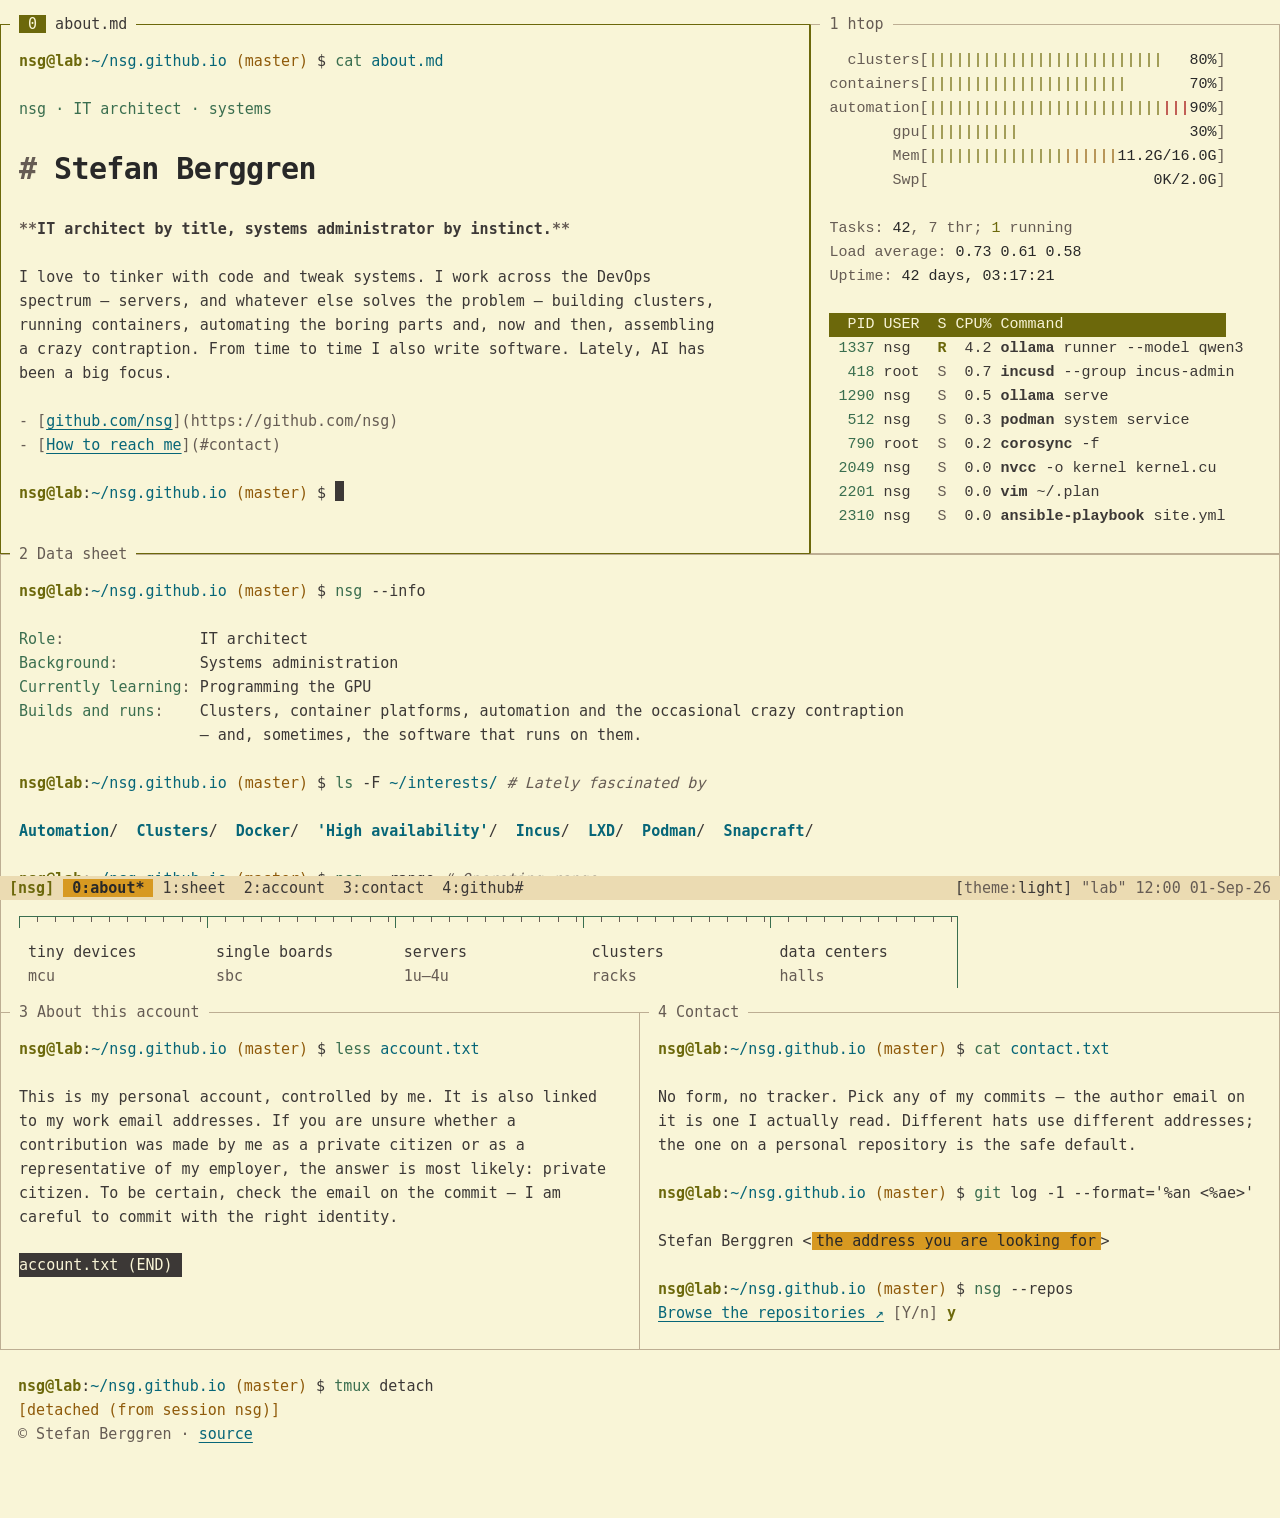
==== commit b34e9a63: "Refresh the interests and the htop process list Add Incus and Podman to the interests listing and dr" ====
--- a/index.html
+++ b/index.html
@@ -52,7 +52,7 @@
 
       <aside class="pane" aria-label="System monitor (decorative)">
         <div class="title" aria-hidden="true"><span class="idx">1</span> htop</div>
-        <pre class="htop" role="img" aria-label="htop-style meters: clusters 80%, containers 70%, automation 90%, GPU 30%; a process list of ansible, lxd, dockerd, corosync, nvcc and vim ~/.plan"><span class="dim">  clusters[</span><span class="g">||||||||||||||||||||||||||</span>   <span class="v">80%</span><span class="dim">]</span>
+        <pre class="htop" role="img" aria-label="htop-style meters: clusters 80%, containers 70%, automation 90%, GPU 30%; a process list of ollama, incusd, podman, corosync, nvcc, vim ~/.plan and ansible"><span class="dim">  clusters[</span><span class="g">||||||||||||||||||||||||||</span>   <span class="v">80%</span><span class="dim">]</span>
 <span class="dim">containers[</span><span class="g">||||||||||||||||||||||</span>       <span class="v">70%</span><span class="dim">]</span>
 <span class="dim">automation[</span><span class="g">||||||||||||||||||||||||||</span><span class="r">|||</span><span class="v">90%</span><span class="dim">]</span>
 <span class="dim">       gpu[</span><span class="g">||||||||||</span>                   <span class="v">30%</span><span class="dim">]</span>
@@ -64,12 +64,14 @@
 <span class="dim">Uptime:</span> <span class="v">42 days, 03:17:21</span>
 
 <span class="hdr">  PID USER  S CPU% Command                  </span>
-<span class="n"> 1337</span> nsg   <span class="R">R</span>  4.2 <span class="bin">ansible-playbook</span> site.yml
-<span class="n">  418</span> root  <span class="S">S</span>  0.7 <span class="bin">lxd</span> --group lxd
-<span class="n">  512</span> root  <span class="S">S</span>  0.3 <span class="bin">dockerd</span>
+<span class="n"> 1337</span> nsg   <span class="R">R</span>  4.2 <span class="bin">ollama</span> runner --model qwen3
+<span class="n">  418</span> root  <span class="S">S</span>  0.7 <span class="bin">incusd</span> --group incus-admin
+<span class="n"> 1290</span> nsg   <span class="S">S</span>  0.5 <span class="bin">ollama</span> serve
+<span class="n">  512</span> nsg   <span class="S">S</span>  0.3 <span class="bin">podman</span> system service
 <span class="n">  790</span> root  <span class="S">S</span>  0.2 <span class="bin">corosync</span> -f
 <span class="n"> 2049</span> nsg   <span class="S">S</span>  0.0 <span class="bin">nvcc</span> -o kernel kernel.cu
-<span class="n"> 2201</span> nsg   <span class="S">S</span>  0.0 <span class="bin">vim</span> ~/.plan</pre>
+<span class="n"> 2201</span> nsg   <span class="S">S</span>  0.0 <span class="bin">vim</span> ~/.plan
+<span class="n"> 2310</span> nsg   <span class="S">S</span>  0.0 <span class="bin">ansible-playbook</span> site.yml</pre>
       </aside>
     </header>
 
@@ -88,7 +90,7 @@
           </dl>
           <p class="cmd"><span class="ps1"><span class="uh">nsg@lab</span>:<span class="cwd">~/nsg.github.io</span> <span class="git">(master)</span> $</span> <span class="c">ls</span> -F <span class="p">~/interests/</span>  <span class="k"># Lately fascinated by</span></p>
           <ul class="out ls">
-            <li>Ansible</li><li>Automation</li><li>Clusters</li><li>Docker</li><li>'High availability'</li><li>LXD</li><li>Snapcraft</li>
+            <li>Automation</li><li>Clusters</li><li>Docker</li><li>'High availability'</li><li>Incus</li><li>LXD</li><li>Podman</li><li>Snapcraft</li>
           </ul>
           <p class="cmd"><span class="ps1"><span class="uh">nsg@lab</span>:<span class="cwd">~/nsg.github.io</span> <span class="git">(master)</span> $</span> <span class="c">nsg</span> --range  <span class="k"># Operating range</span></p>
           <ol class="out range" aria-label="Operating range, from smallest to largest">
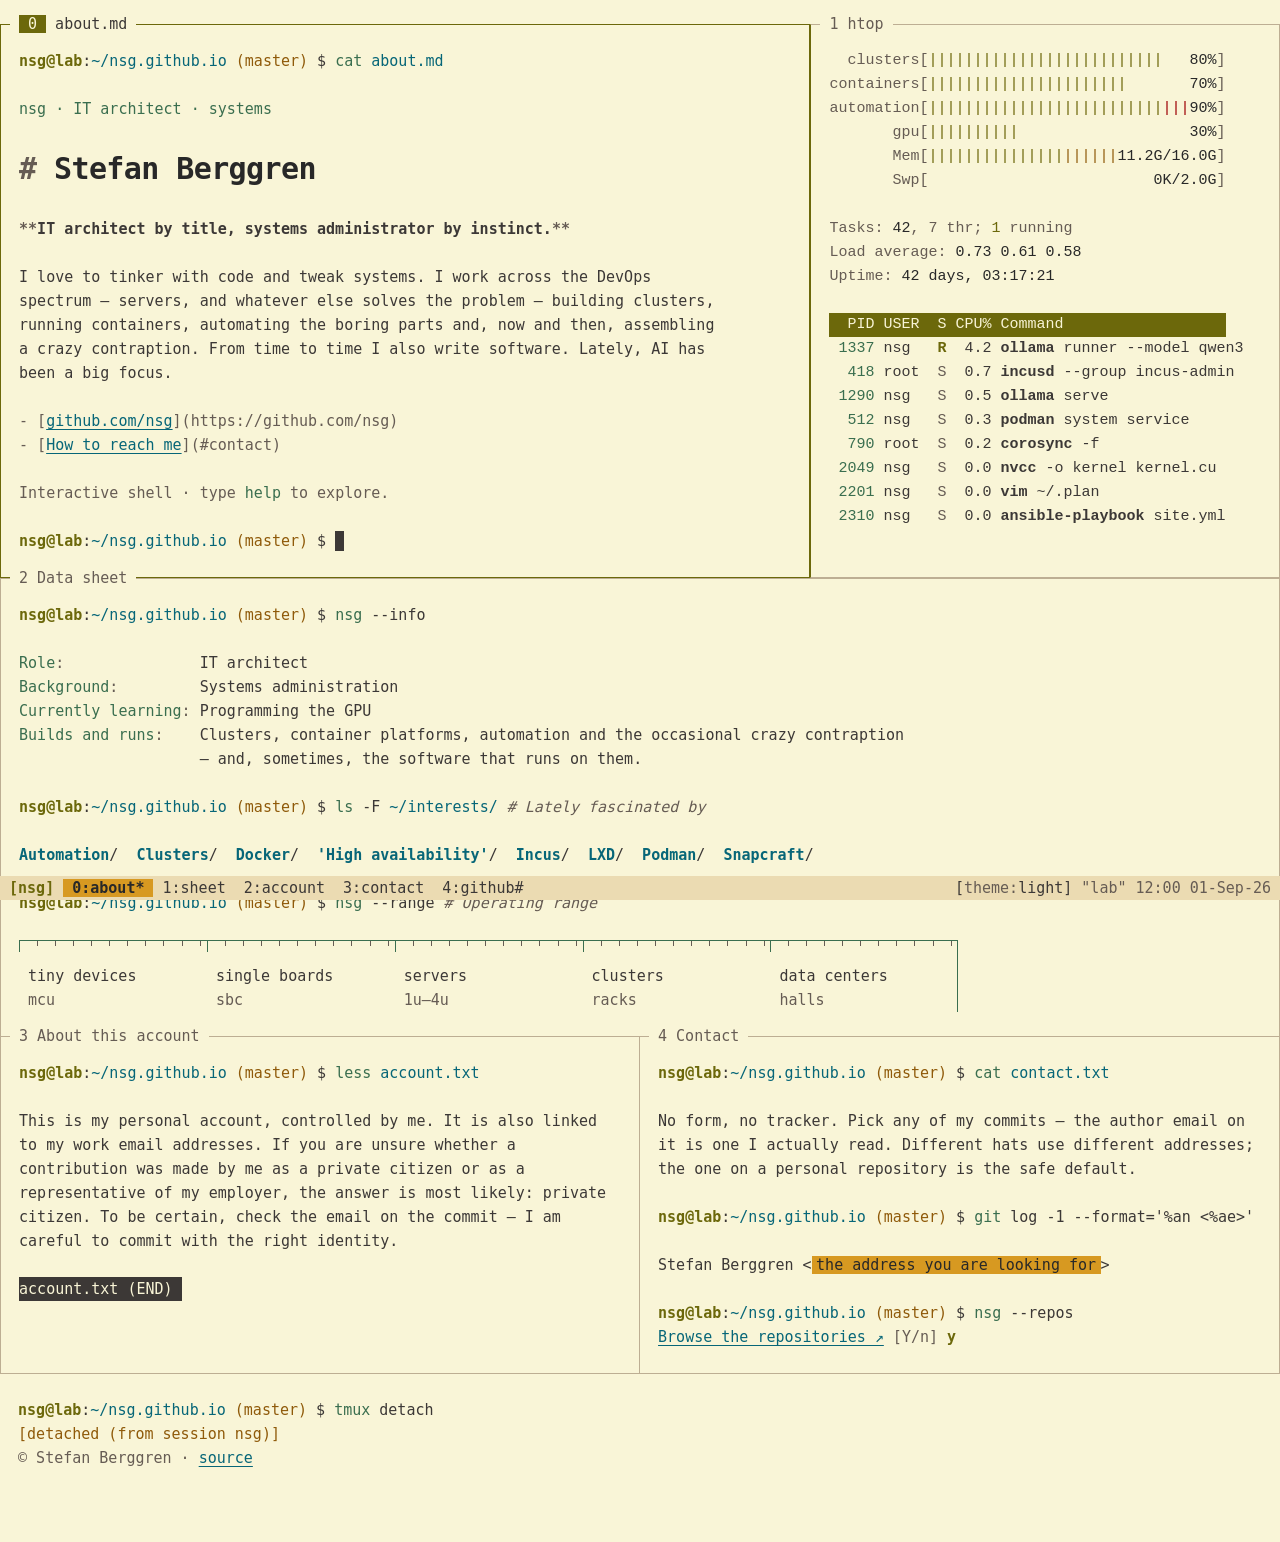
==== commit fc1d7533: "Add interactive homepage terminal" ====
--- a/index.html
+++ b/index.html
@@ -25,7 +25,7 @@
     })();
   </script>
   <link rel="stylesheet" href="style.css">
-  <noscript><style>.switch { display: none; }</style></noscript>
+  <noscript><style>.switch, .terminal-input, .terminal-welcome { display: none; }</style></noscript>
 </head>
 <body id="top">
   <a class="skip" href="#main">Skip to content</a>
@@ -47,7 +47,19 @@
             <li><span class="dim" aria-hidden="true">- [</span><a href="#contact">How to reach me</a><span class="dim" aria-hidden="true">](#contact)</span></li>
           </ul>
         </div>
-        <p class="cmd"><span class="ps1"><span class="uh">nsg@lab</span>:<span class="cwd">~/nsg.github.io</span> <span class="git">(master)</span> $</span> <span class="cursor" aria-hidden="true"></span></p>
+        <div class="terminal" id="terminal">
+          <div class="terminal-output" id="terminal-output" role="log" aria-label="Terminal output" aria-live="polite" aria-relevant="additions text">
+            <p class="terminal-welcome"><span class="dim">Interactive shell · type </span><span class="c">help</span><span class="dim"> to explore.</span></p>
+          </div>
+          <form class="cmd terminal-form" id="terminal-form" autocomplete="off">
+            <label class="ps1" for="terminal-input"><span class="uh">nsg@lab</span>:<span class="cwd">~/nsg.github.io</span> <span class="git">(master)</span> $</label>
+            <span class="terminal-entry">
+              <input class="terminal-input" id="terminal-input" name="command" type="text" maxlength="160" placeholder=" " aria-label="Terminal command" aria-describedby="terminal-help" autocapitalize="none" autocomplete="off" autocorrect="off" spellcheck="false" enterkeyhint="send">
+              <span class="cursor" aria-hidden="true"></span>
+            </span>
+            <span class="sr-only" id="terminal-help">Enter a command. Type help to see the available commands. Press Escape to leave the terminal.</span>
+          </form>
+        </div>
       </div>
 
       <aside class="pane" aria-label="System monitor (decorative)">
@@ -151,5 +163,6 @@
   </nav>
 
   <script src="theme.js" defer></script>
+  <script src="terminal.js" defer></script>
 </body>
 </html>
--- a/style.css
+++ b/style.css
@@ -117,6 +117,10 @@
 
 .dim { color: var(--dim); }
 .prose { max-width: 78ch; }
+.sr-only {
+  position: absolute; width: 1px; height: 1px; padding: 0; margin: -1px;
+  overflow: hidden; clip: rect(0, 0, 0, 0); white-space: nowrap; border: 0;
+}
 
 /* Skip link, rendered like a tmux message line */
 .skip {
@@ -172,6 +176,37 @@
 .cmd .c { color: var(--aqua); }                        /* command word */
 .cmd .p { color: var(--blue); }                        /* path argument */
 .cmd .k { color: var(--dim); font-style: italic; }     /* # comment */
+
+/* The last prompt is a small, safe command interpreter (terminal.js).
+   It is never focused automatically: mobile keyboards therefore open only
+   after a deliberate tap on this prompt. */
+.terminal { margin-top: var(--lh); }
+.terminal-output:empty { display: none; }
+.terminal-output > * { margin-bottom: var(--lh); }
+.terminal-output .terminal-command { margin-bottom: 0; }
+.terminal-output pre {
+  margin-bottom: var(--lh);
+  overflow-x: auto;
+  color: var(--fg);
+  white-space: pre-wrap;
+  overflow-wrap: anywhere;
+}
+.terminal-welcome .c { color: var(--aqua); }
+.terminal-form { display: flex; align-items: baseline; min-width: 0; }
+.terminal-form > .ps1 { flex: 0 0 auto; cursor: text; }
+.terminal-entry { position: relative; flex: 1 1 auto; min-width: 2ch; }
+.terminal-input {
+  display: block; width: 100%; min-width: 0; margin: 0; padding: 0 0 0 1ch;
+  border: 0; border-radius: 0; outline: 0; background: transparent;
+  color: var(--fg-bright); caret-color: var(--fg); font: inherit;
+  appearance: none;
+}
+.terminal-input:focus { outline: 1px solid transparent; }
+.terminal-entry .cursor { position: absolute; left: 1ch; top: 2px; pointer-events: none; }
+.terminal-input:focus + .cursor,
+.terminal-input:not(:placeholder-shown) + .cursor { display: none; }
+.terminal-link { color: var(--blue); }
+.terminal-error { color: var(--red); }
 
 .cursor {
   display: inline-block; width: 1ch; height: calc(var(--lh) - 4px);
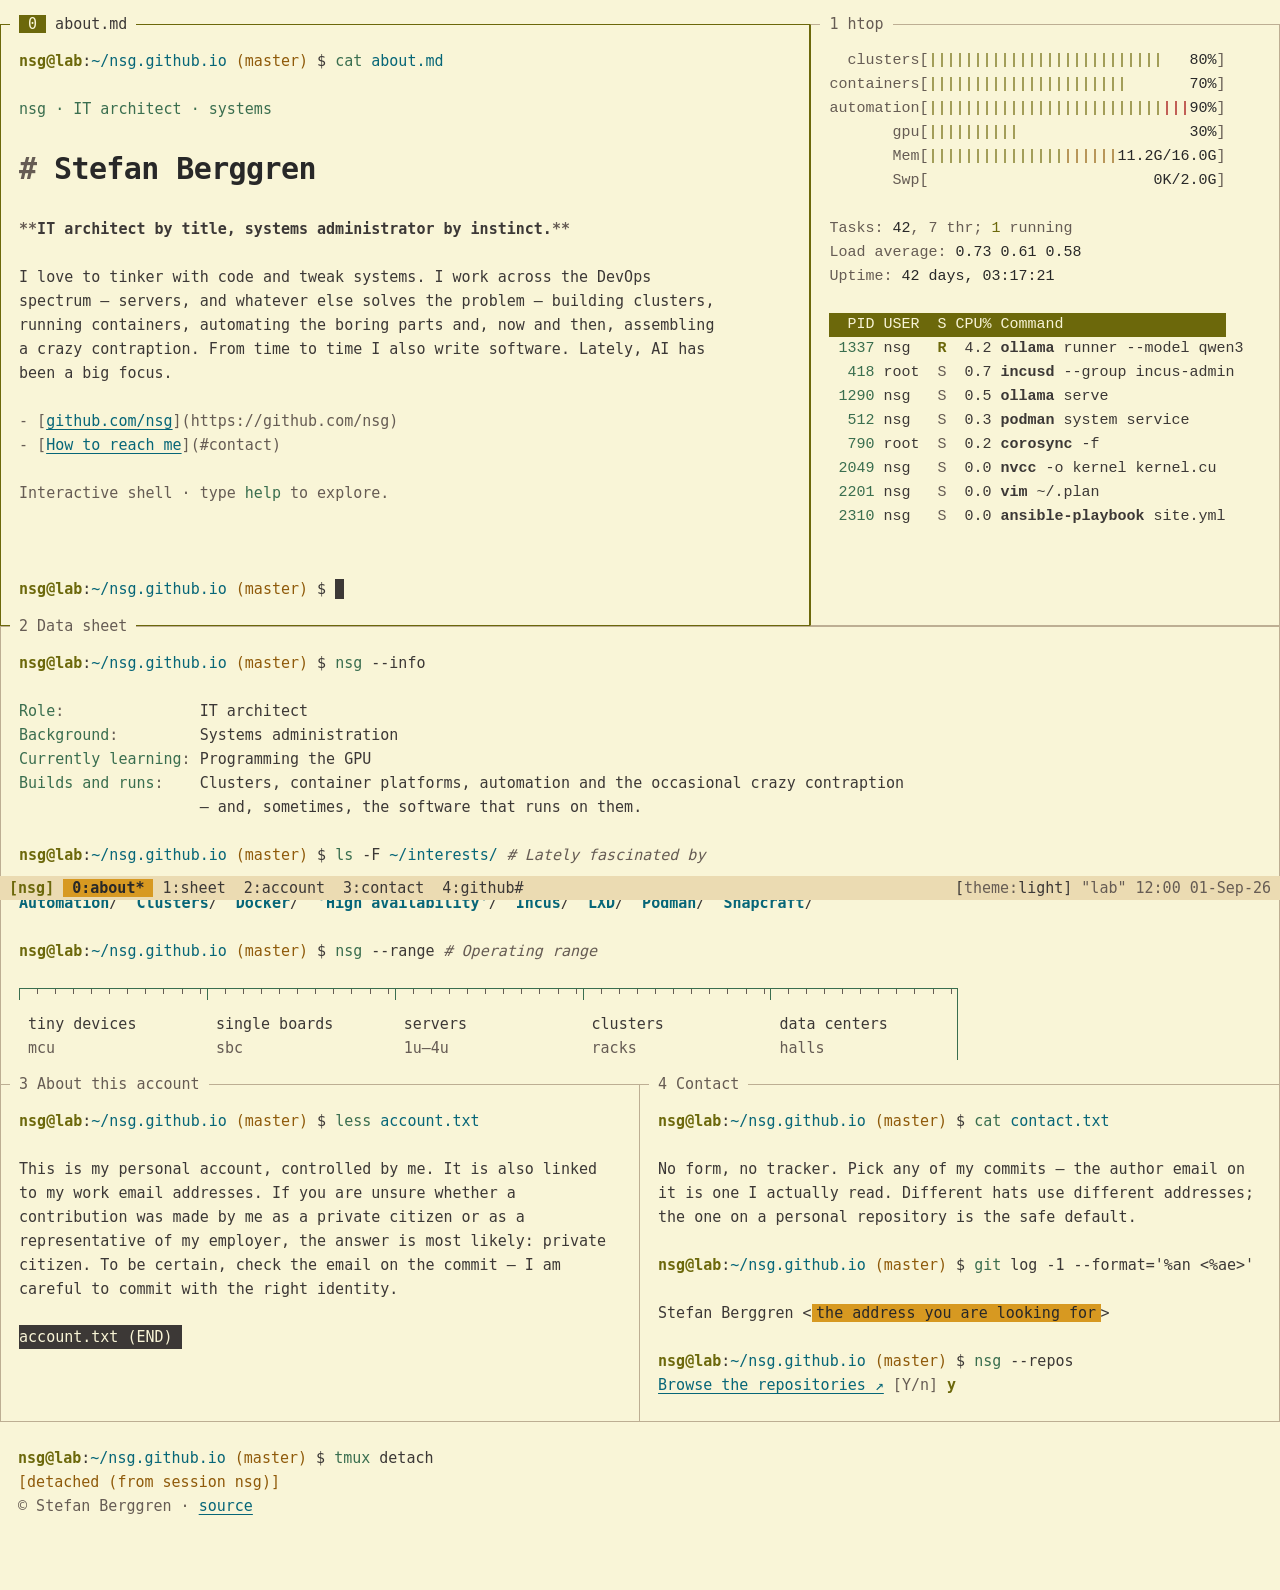
==== commit c7703175: "Keep terminal output in scrollback" ====
--- a/index.html
+++ b/index.html
@@ -25,7 +25,7 @@
     })();
   </script>
   <link rel="stylesheet" href="style.css">
-  <noscript><style>.switch, .terminal-input, .terminal-welcome { display: none; }</style></noscript>
+  <noscript><style>.switch, .terminal-input, .terminal-output { display: none; }</style></noscript>
 </head>
 <body id="top">
   <a class="skip" href="#main">Skip to content</a>
--- a/style.css
+++ b/style.css
@@ -181,8 +181,19 @@
    It is never focused automatically: mobile keyboards therefore open only
    after a deliberate tap on this prompt. */
 .terminal { margin-top: var(--lh); }
-.terminal-output:empty { display: none; }
+.terminal-output {
+  height: calc(var(--lh) * 4);
+  overflow-y: auto;
+  overscroll-behavior: contain;
+  scrollbar-color: var(--dim) var(--bar);
+  scrollbar-gutter: stable;
+  scrollbar-width: thin;
+}
+.terminal-output::-webkit-scrollbar { width: 1ch; }
+.terminal-output::-webkit-scrollbar-track { background: var(--bar); }
+.terminal-output::-webkit-scrollbar-thumb { background: var(--dim); }
 .terminal-output > * { margin-bottom: var(--lh); }
+.terminal-output > :last-child { margin-bottom: 0; }
 .terminal-output .terminal-command { margin-bottom: 0; }
 .terminal-output pre {
   margin-bottom: var(--lh);
@@ -338,6 +349,8 @@
 @media (max-width: 760px) {
   :root { --fs: 13px; --lh: 22px; }
 
+  .terminal-output { height: calc(var(--lh) * 2); }
+
   .win.hero, .win.split { grid-template-columns: minmax(0, 1fr); }
   .win > .pane + .pane { border-left: 1px solid var(--border); border-top: 0; }
   .win.hero > .pane + .pane { border-left-color: var(--green); border-top: 0; }
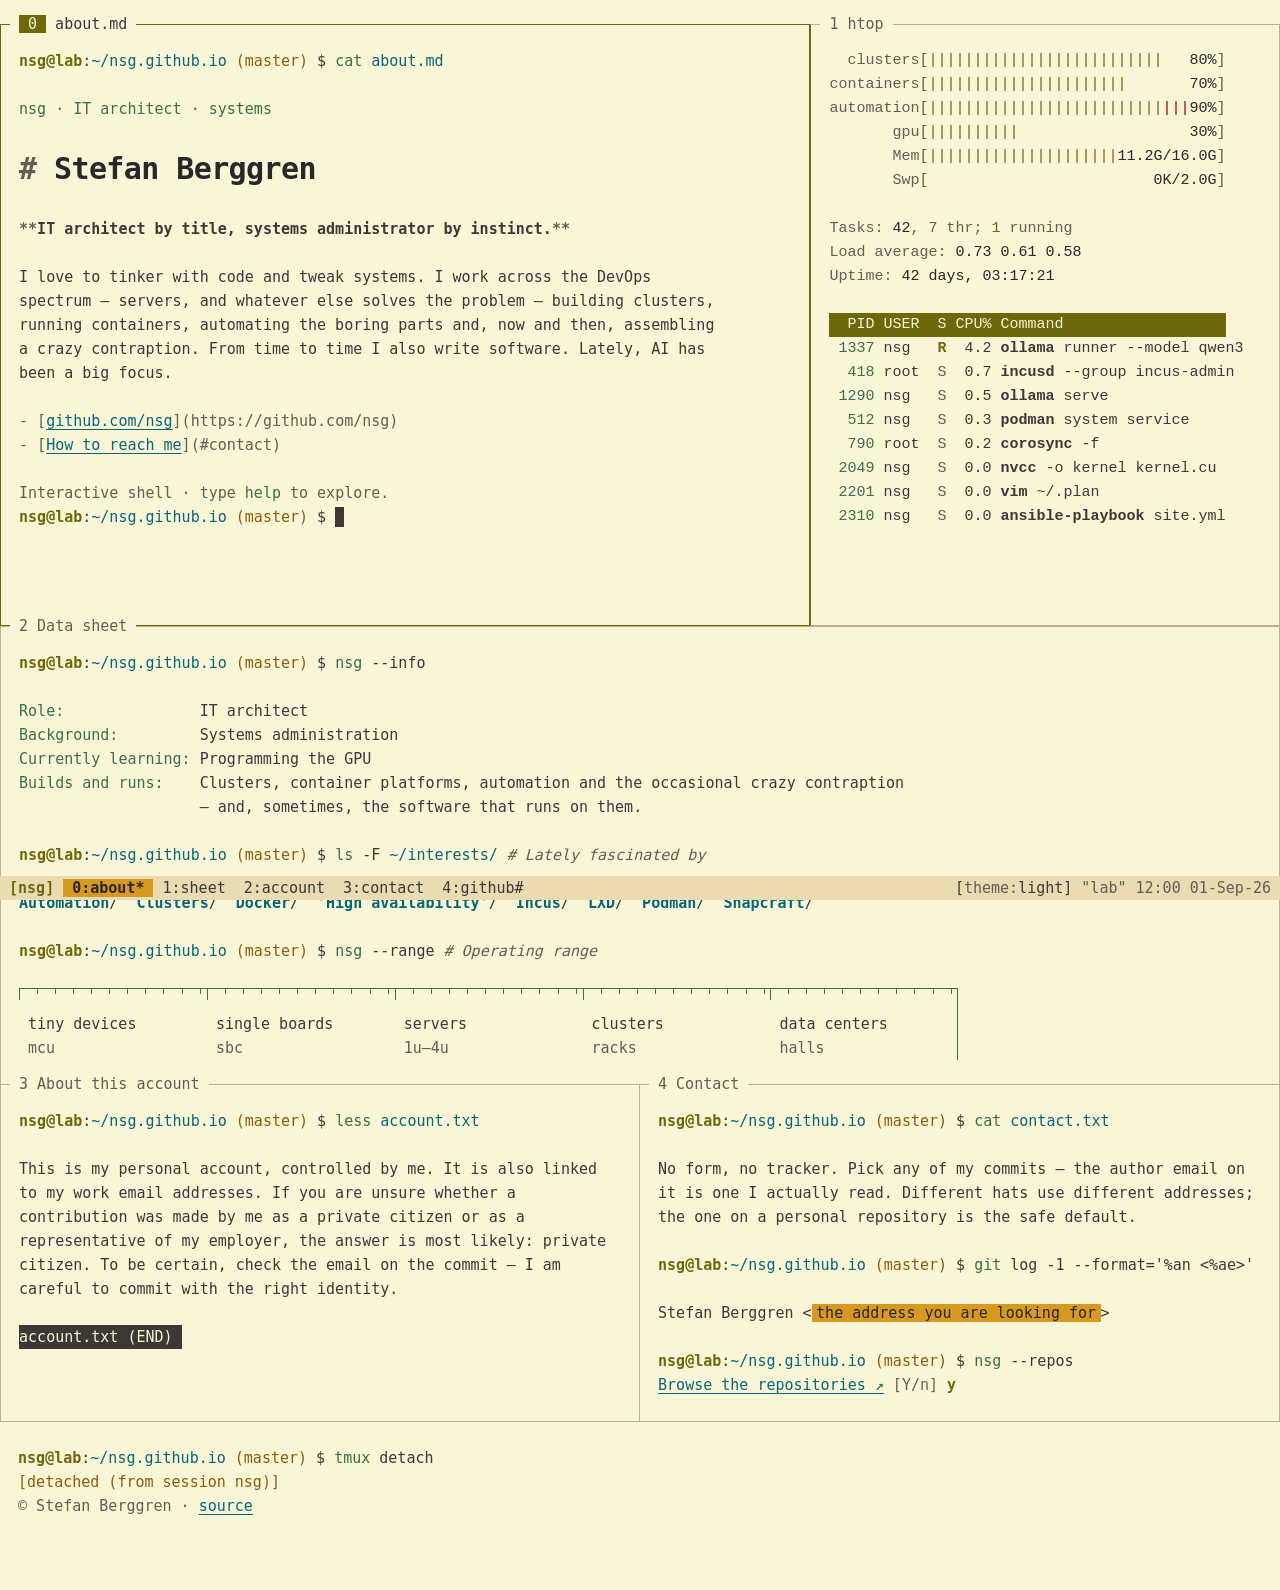
==== commit 3ea39857: "Scroll the entire terminal pane" ====
--- a/index.html
+++ b/index.html
@@ -36,29 +36,31 @@
     <header class="win hero">
       <div class="pane active">
         <div class="title" aria-hidden="true"><span class="idx">0</span>about.md</div>
-        <p class="cmd"><span class="ps1"><span class="uh">nsg@lab</span>:<span class="cwd">~/nsg.github.io</span> <span class="git">(master)</span> $</span> <span class="c">cat</span> <span class="p">about.md</span></p>
-        <div class="out md prose">
-          <p class="eyebrow">nsg · IT architect · systems</p>
-          <h1><span class="dim" aria-hidden="true"># </span>Stefan Berggren</h1>
-          <p class="tag"><span class="dim" aria-hidden="true">**</span>IT architect by title, systems administrator by instinct.<span class="dim" aria-hidden="true">**</span></p>
-          <p>I love to tinker with code and tweak systems. I work across the DevOps spectrum — servers, and whatever else solves the problem — building clusters, running containers, automating the boring parts and, now and then, assembling a crazy contraption. From time to time I also write software. Lately, AI has been a big focus.</p>
-          <ul class="links">
-            <li><span class="dim" aria-hidden="true">- [</span><a href="https://github.com/nsg" rel="me">github.com/nsg</a><span class="dim" aria-hidden="true">](https://github.com/nsg)</span></li>
-            <li><span class="dim" aria-hidden="true">- [</span><a href="#contact">How to reach me</a><span class="dim" aria-hidden="true">](#contact)</span></li>
-          </ul>
-        </div>
-        <div class="terminal" id="terminal">
-          <div class="terminal-output" id="terminal-output" role="log" aria-label="Terminal output" aria-live="polite" aria-relevant="additions text">
-            <p class="terminal-welcome"><span class="dim">Interactive shell · type </span><span class="c">help</span><span class="dim"> to explore.</span></p>
+        <div class="pane-scroll">
+          <p class="cmd"><span class="ps1"><span class="uh">nsg@lab</span>:<span class="cwd">~/nsg.github.io</span> <span class="git">(master)</span> $</span> <span class="c">cat</span> <span class="p">about.md</span></p>
+          <div class="out md prose">
+            <p class="eyebrow">nsg · IT architect · systems</p>
+            <h1><span class="dim" aria-hidden="true"># </span>Stefan Berggren</h1>
+            <p class="tag"><span class="dim" aria-hidden="true">**</span>IT architect by title, systems administrator by instinct.<span class="dim" aria-hidden="true">**</span></p>
+            <p>I love to tinker with code and tweak systems. I work across the DevOps spectrum — servers, and whatever else solves the problem — building clusters, running containers, automating the boring parts and, now and then, assembling a crazy contraption. From time to time I also write software. Lately, AI has been a big focus.</p>
+            <ul class="links">
+              <li><span class="dim" aria-hidden="true">- [</span><a href="https://github.com/nsg" rel="me">github.com/nsg</a><span class="dim" aria-hidden="true">](https://github.com/nsg)</span></li>
+              <li><span class="dim" aria-hidden="true">- [</span><a href="#contact">How to reach me</a><span class="dim" aria-hidden="true">](#contact)</span></li>
+            </ul>
           </div>
-          <form class="cmd terminal-form" id="terminal-form" autocomplete="off">
-            <label class="ps1" for="terminal-input"><span class="uh">nsg@lab</span>:<span class="cwd">~/nsg.github.io</span> <span class="git">(master)</span> $</label>
-            <span class="terminal-entry">
-              <input class="terminal-input" id="terminal-input" name="command" type="text" maxlength="160" placeholder=" " aria-label="Terminal command" aria-describedby="terminal-help" autocapitalize="none" autocomplete="off" autocorrect="off" spellcheck="false" enterkeyhint="send">
-              <span class="cursor" aria-hidden="true"></span>
-            </span>
-            <span class="sr-only" id="terminal-help">Enter a command. Type help to see the available commands. Press Escape to leave the terminal.</span>
-          </form>
+          <div class="terminal" id="terminal">
+            <div class="terminal-output" id="terminal-output" role="log" aria-label="Terminal output" aria-live="polite" aria-relevant="additions text">
+              <p class="terminal-welcome"><span class="dim">Interactive shell · type </span><span class="c">help</span><span class="dim"> to explore.</span></p>
+            </div>
+            <form class="cmd terminal-form" id="terminal-form" autocomplete="off">
+              <label class="ps1" for="terminal-input"><span class="uh">nsg@lab</span>:<span class="cwd">~/nsg.github.io</span> <span class="git">(master)</span> $</label>
+              <span class="terminal-entry">
+                <input class="terminal-input" id="terminal-input" name="command" type="text" maxlength="160" placeholder=" " aria-label="Terminal command" aria-describedby="terminal-help" autocapitalize="none" autocomplete="off" autocorrect="off" spellcheck="false" enterkeyhint="send">
+                <span class="cursor" aria-hidden="true"></span>
+              </span>
+              <span class="sr-only" id="terminal-help">Enter a command. Type help to see the available commands. Press Escape to leave the terminal.</span>
+            </form>
+          </div>
         </div>
       </div>
 
--- a/style.css
+++ b/style.css
@@ -165,6 +165,27 @@
 .pane.active .title { color: var(--fg); }
 .pane.active .title .idx { background: var(--green); color: var(--bg); padding: 0 1ch; margin-right: 1ch; }
 .win.hero > .pane + .pane { border-left: 1px solid var(--green); }
+.win.hero > .pane.active { height: calc(var(--lh) * 25 + 2px); padding: 0; }
+.win.hero > .pane.active::after {
+  content: "";
+  position: absolute; z-index: 1; top: 0; left: 0; right: 1ch;
+  height: var(--lh);
+  background: var(--bg);
+  pointer-events: none;
+}
+.win.hero > .pane.active .title { z-index: 2; }
+.win.hero > .pane.active .pane-scroll {
+  height: 100%;
+  padding: var(--lh) 2ch;
+  overflow-y: auto;
+  overscroll-behavior: contain;
+  scrollbar-color: var(--dim) var(--bar);
+  scrollbar-gutter: stable;
+  scrollbar-width: thin;
+}
+.win.hero > .pane.active .pane-scroll::-webkit-scrollbar { width: 1ch; }
+.win.hero > .pane.active .pane-scroll::-webkit-scrollbar-track { background: var(--bar); }
+.win.hero > .pane.active .pane-scroll::-webkit-scrollbar-thumb { background: var(--dim); }
 
 /* --------------------------------------------------------------------------
    4. Prompt and command lines
@@ -181,17 +202,6 @@
    It is never focused automatically: mobile keyboards therefore open only
    after a deliberate tap on this prompt. */
 .terminal { margin-top: var(--lh); }
-.terminal-output {
-  height: calc(var(--lh) * 4);
-  overflow-y: auto;
-  overscroll-behavior: contain;
-  scrollbar-color: var(--dim) var(--bar);
-  scrollbar-gutter: stable;
-  scrollbar-width: thin;
-}
-.terminal-output::-webkit-scrollbar { width: 1ch; }
-.terminal-output::-webkit-scrollbar-track { background: var(--bar); }
-.terminal-output::-webkit-scrollbar-thumb { background: var(--dim); }
 .terminal-output > * { margin-bottom: var(--lh); }
 .terminal-output > :last-child { margin-bottom: 0; }
 .terminal-output .terminal-command { margin-bottom: 0; }
@@ -349,7 +359,7 @@
 @media (max-width: 760px) {
   :root { --fs: 13px; --lh: 22px; }
 
-  .terminal-output { height: calc(var(--lh) * 2); }
+  .win.hero > .pane.active { height: calc(var(--lh) * 28 + 2px); }
 
   .win.hero, .win.split { grid-template-columns: minmax(0, 1fr); }
   .win > .pane + .pane { border-left: 1px solid var(--border); border-top: 0; }
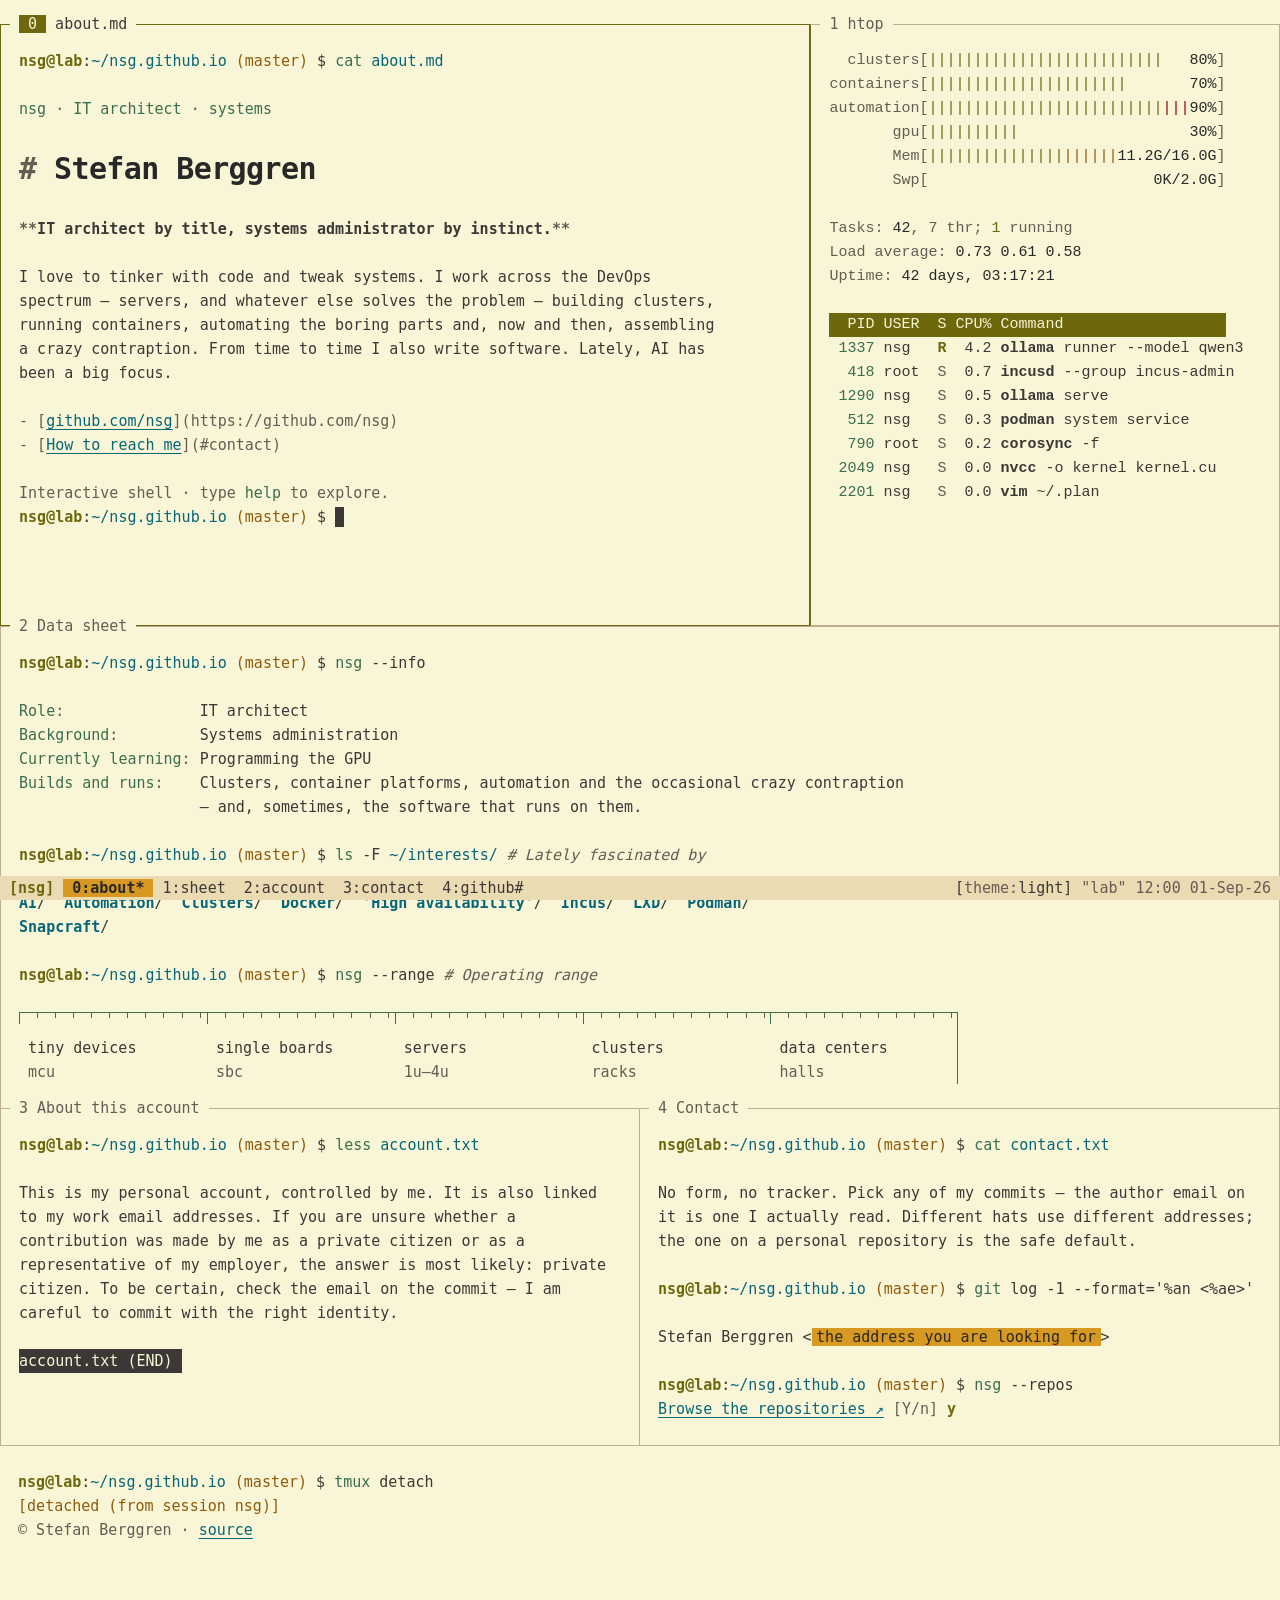
==== commit 5a0e4e51: "Update interests and process list" ====
--- a/index.html
+++ b/index.html
@@ -66,7 +66,7 @@
 
       <aside class="pane" aria-label="System monitor (decorative)">
         <div class="title" aria-hidden="true"><span class="idx">1</span> htop</div>
-        <pre class="htop" role="img" aria-label="htop-style meters: clusters 80%, containers 70%, automation 90%, GPU 30%; a process list of ollama, incusd, podman, corosync, nvcc, vim ~/.plan and ansible"><span class="dim">  clusters[</span><span class="g">||||||||||||||||||||||||||</span>   <span class="v">80%</span><span class="dim">]</span>
+        <pre class="htop" role="img" aria-label="htop-style meters: clusters 80%, containers 70%, automation 90%, GPU 30%; a process list of ollama, incusd, podman, corosync, nvcc and vim ~/.plan"><span class="dim">  clusters[</span><span class="g">||||||||||||||||||||||||||</span>   <span class="v">80%</span><span class="dim">]</span>
 <span class="dim">containers[</span><span class="g">||||||||||||||||||||||</span>       <span class="v">70%</span><span class="dim">]</span>
 <span class="dim">automation[</span><span class="g">||||||||||||||||||||||||||</span><span class="r">|||</span><span class="v">90%</span><span class="dim">]</span>
 <span class="dim">       gpu[</span><span class="g">||||||||||</span>                   <span class="v">30%</span><span class="dim">]</span>
@@ -84,8 +84,7 @@
 <span class="n">  512</span> nsg   <span class="S">S</span>  0.3 <span class="bin">podman</span> system service
 <span class="n">  790</span> root  <span class="S">S</span>  0.2 <span class="bin">corosync</span> -f
 <span class="n"> 2049</span> nsg   <span class="S">S</span>  0.0 <span class="bin">nvcc</span> -o kernel kernel.cu
-<span class="n"> 2201</span> nsg   <span class="S">S</span>  0.0 <span class="bin">vim</span> ~/.plan
-<span class="n"> 2310</span> nsg   <span class="S">S</span>  0.0 <span class="bin">ansible-playbook</span> site.yml</pre>
+<span class="n"> 2201</span> nsg   <span class="S">S</span>  0.0 <span class="bin">vim</span> ~/.plan</pre>
       </aside>
     </header>
 
@@ -104,7 +103,7 @@
           </dl>
           <p class="cmd"><span class="ps1"><span class="uh">nsg@lab</span>:<span class="cwd">~/nsg.github.io</span> <span class="git">(master)</span> $</span> <span class="c">ls</span> -F <span class="p">~/interests/</span>  <span class="k"># Lately fascinated by</span></p>
           <ul class="out ls">
-            <li>Automation</li><li>Clusters</li><li>Docker</li><li>'High availability'</li><li>Incus</li><li>LXD</li><li>Podman</li><li>Snapcraft</li>
+            <li>AI</li><li>Automation</li><li>Clusters</li><li>Docker</li><li>'High availability'</li><li>Incus</li><li>LXD</li><li>Podman</li><li>Snapcraft</li>
           </ul>
           <p class="cmd"><span class="ps1"><span class="uh">nsg@lab</span>:<span class="cwd">~/nsg.github.io</span> <span class="git">(master)</span> $</span> <span class="c">nsg</span> --range  <span class="k"># Operating range</span></p>
           <ol class="out range" aria-label="Operating range, from smallest to largest">
